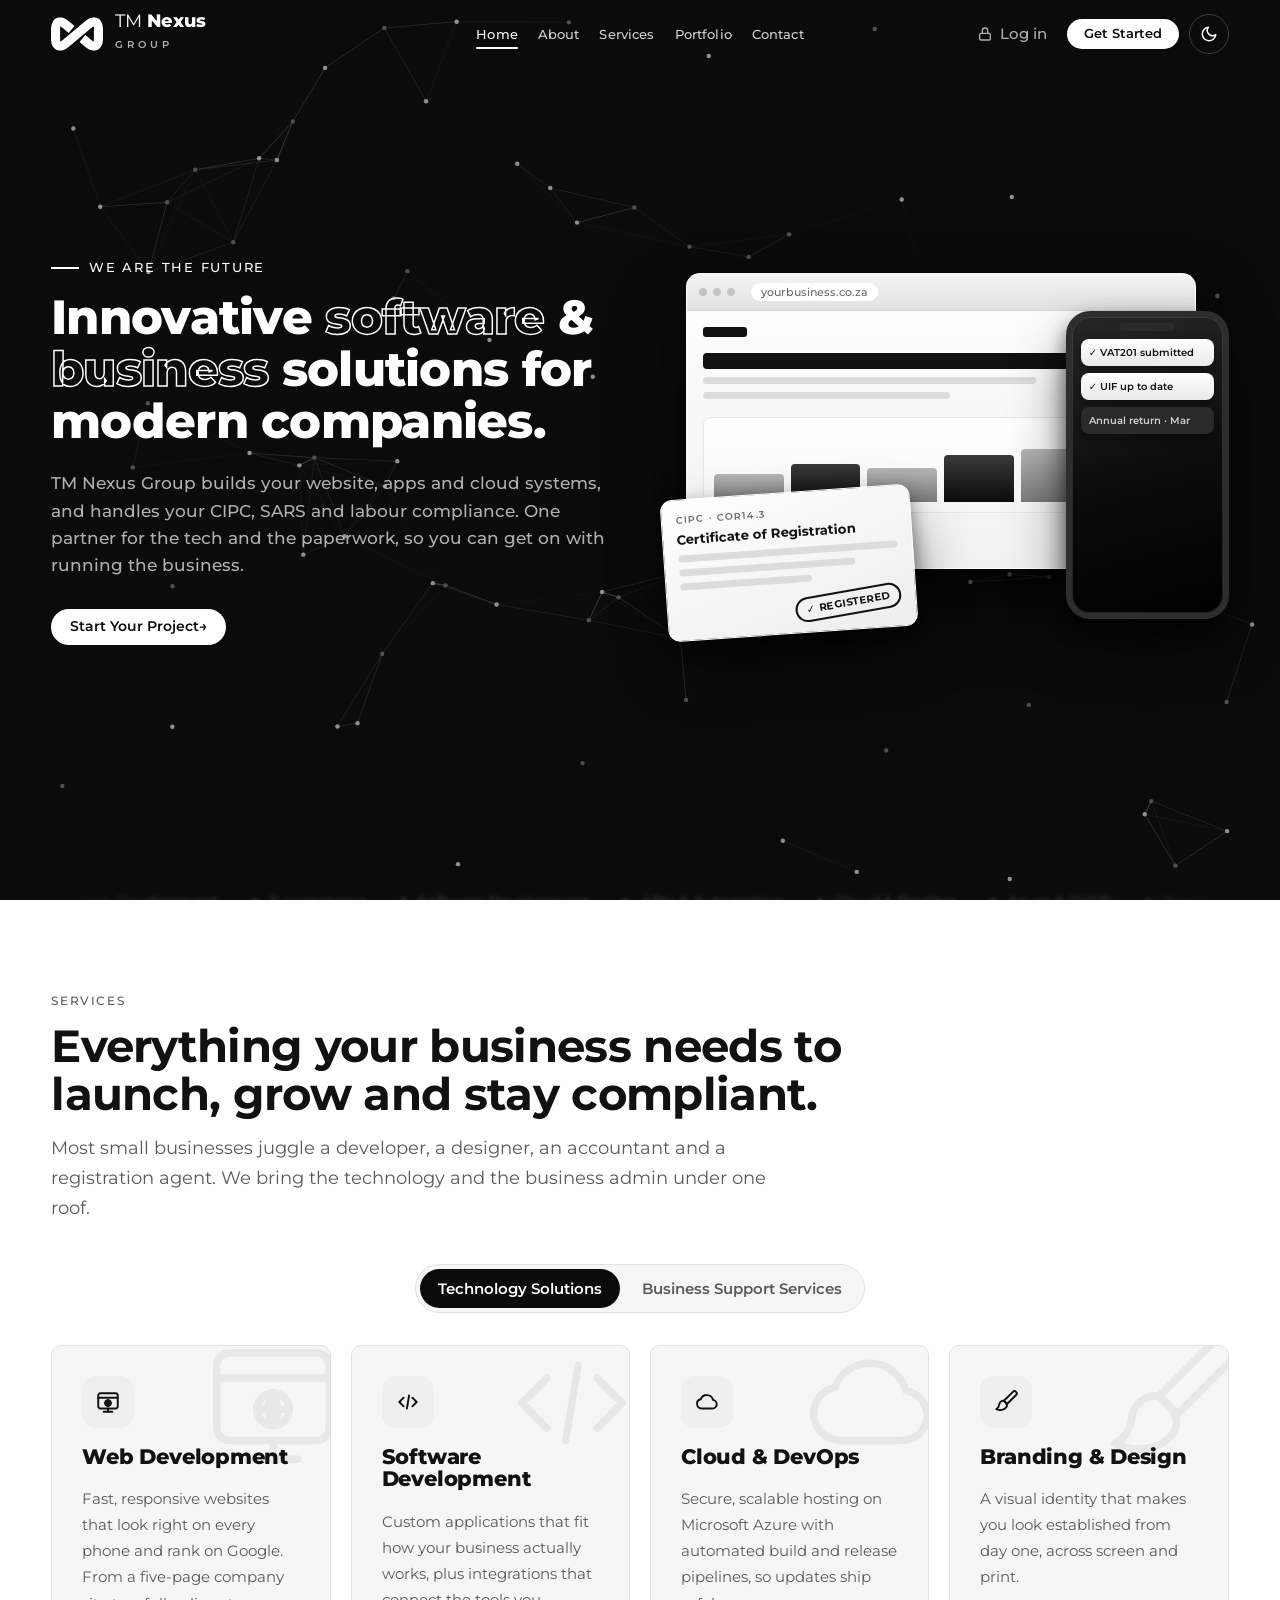
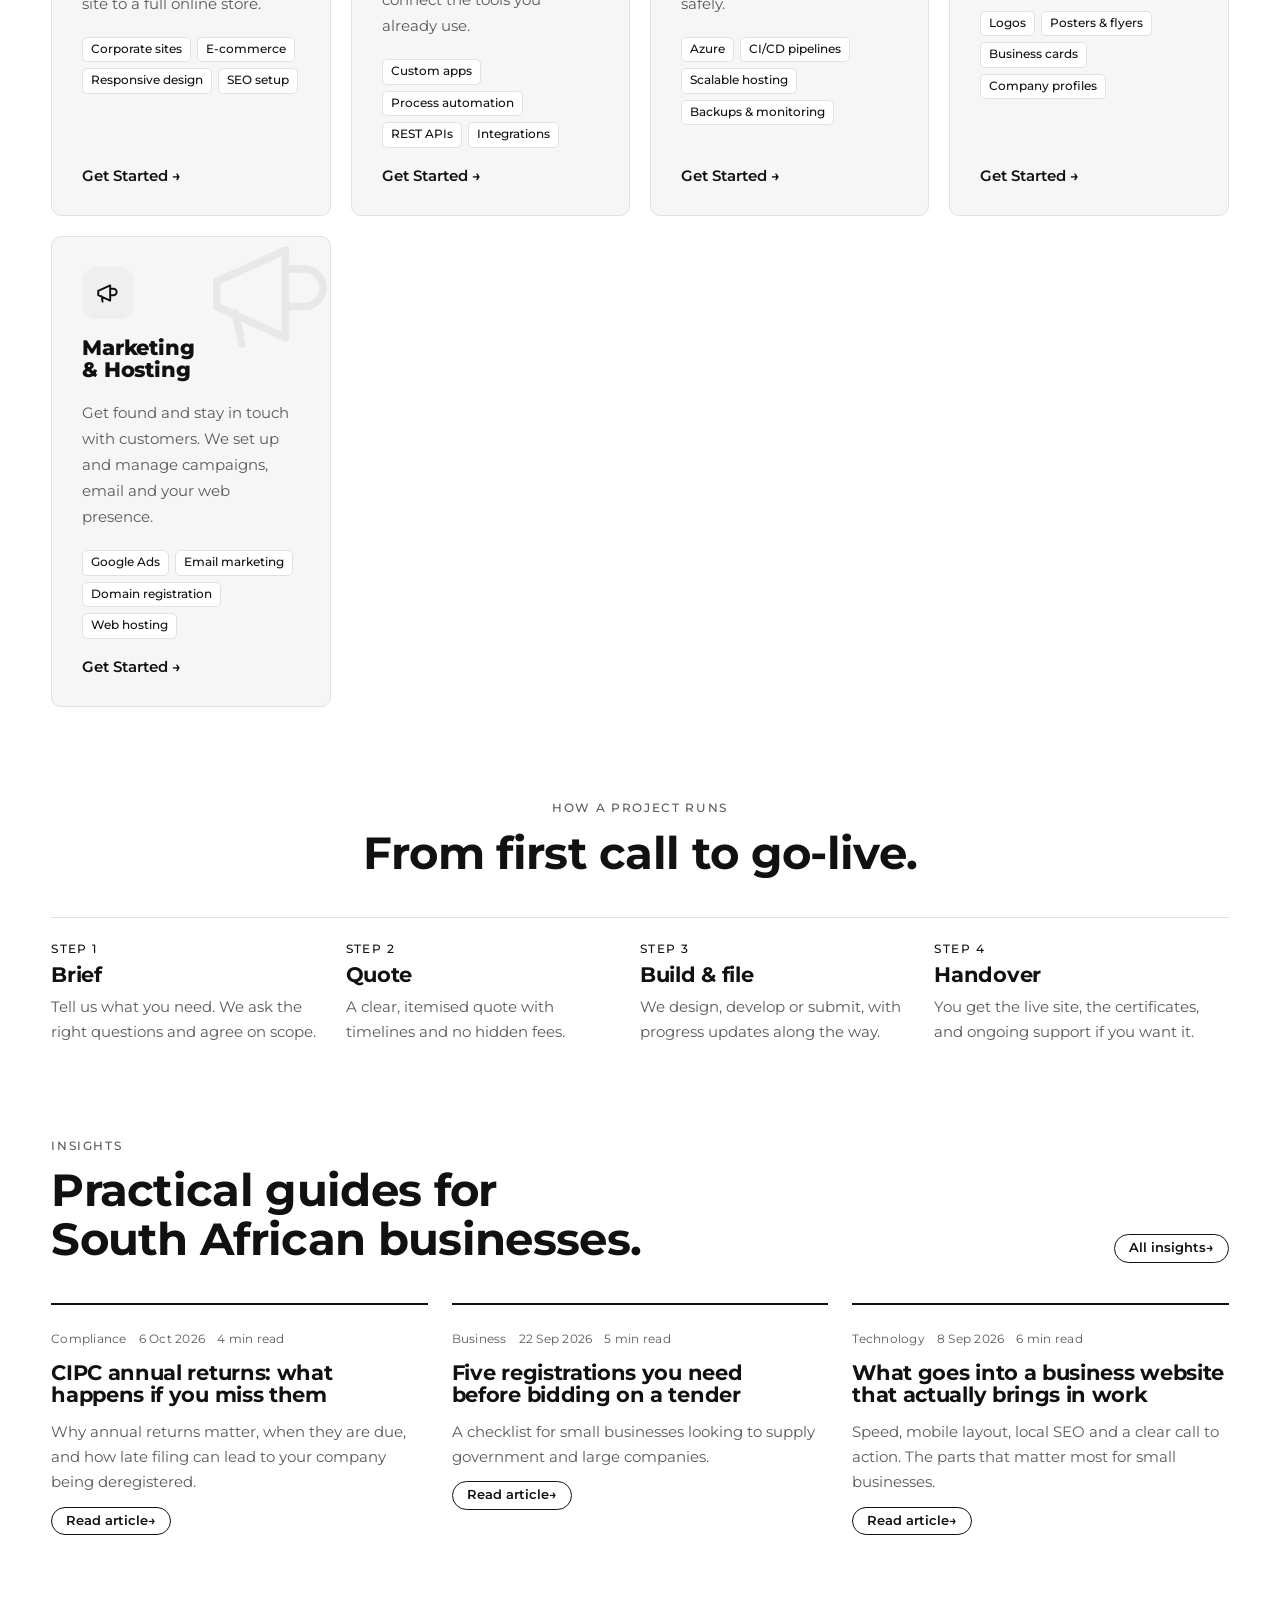
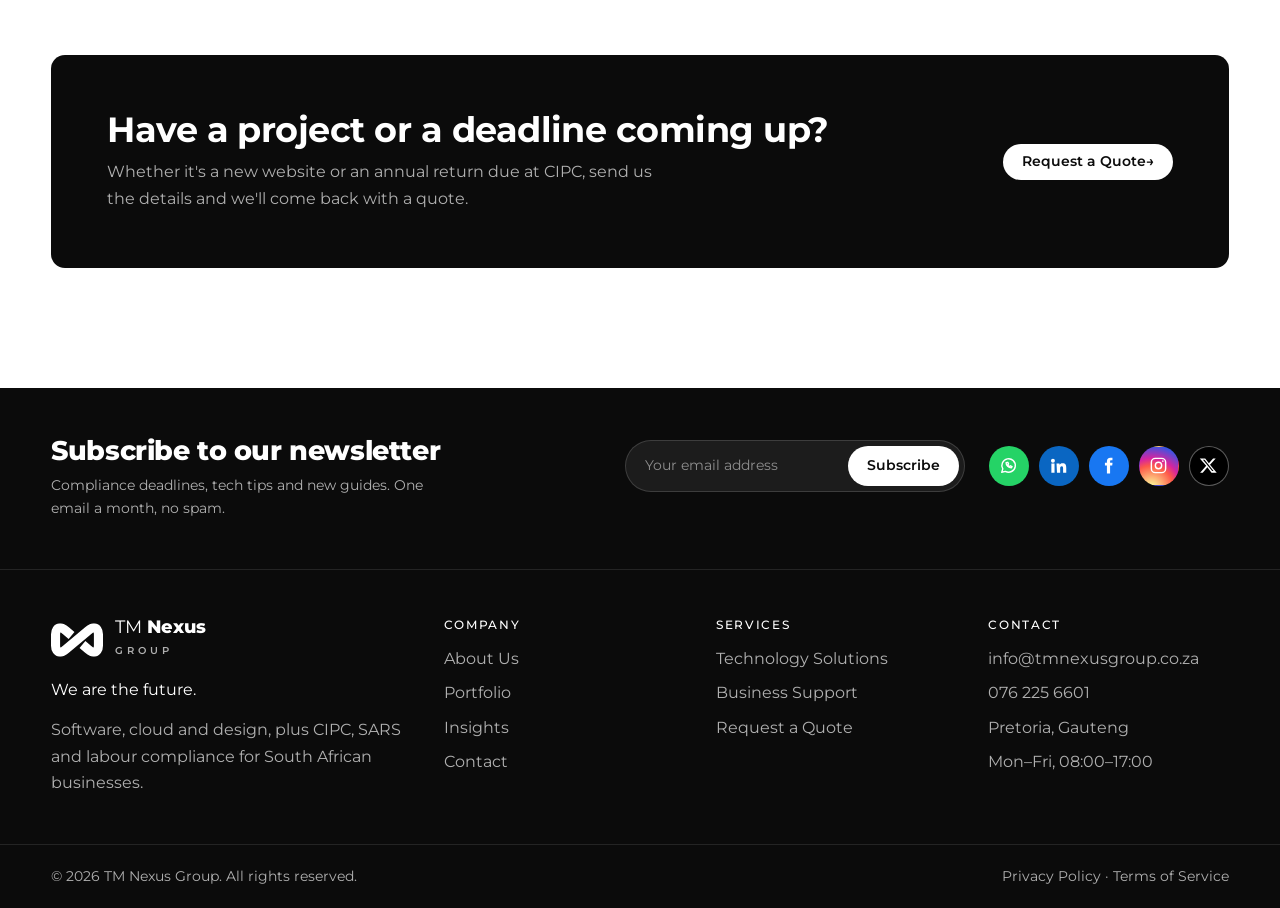
==== index.html @ 7914a0cb "first commit" ====
<!doctype html>
<html lang="en-ZA">
<head>
<meta charset="utf-8">
<meta name="viewport" content="width=device-width,initial-scale=1,viewport-fit=cover">
<title>TM Nexus Group</title>
<meta name="description" content="TM Nexus Group: software development, web design, Azure cloud and DevOps, plus CIPC, SARS and labour compliance services for South African businesses. Based in Pretoria.">
<meta name="keywords" content="software development Pretoria, web development Pretoria, company registration South Africa, CIPC services, SARS VAT registration, UIF COIDA registration, business compliance">
<meta property="og:title" content="TM Nexus Group">
<meta property="og:description" content="Innovative software and business solutions for modern companies. We are the future.">
<meta property="og:type" content="website">
<meta name="theme-color" content="#0b0b0b">
<link rel="icon" type="image/svg+xml" href="assets/img/favicon.svg">
<link rel="preconnect" href="https://fonts.googleapis.com">
<link rel="preconnect" href="https://fonts.gstatic.com" crossorigin>
<link rel="stylesheet" href="https://fonts.googleapis.com/css2?family=Montserrat:wght@400;500;600;700;800&display=swap">
<link rel="stylesheet" href="assets/css/styles.css">
</head>
<body>
<svg width="0" height="0" style="position:absolute" aria-hidden="true">
  <defs>
    <symbol id="logo" viewBox="0 0 800 515">
      <path d="M316 187 L230 115 C190 82 170 70 140 70 C100 70 70 110 70 170 L70 345 C70 405 100 445 140 445 C170 445 190 433 230 400 L570 115 C610 82 630 70 660 70 C700 70 730 110 730 170 L730 345 C730 405 700 445 660 445 C630 445 610 433 570 400 L484 328" fill="none" stroke="currentColor" stroke-width="140" stroke-linejoin="round"/>
    </symbol>
  </defs>
</svg>

<header class="site">
  <div class="wrap bar">
    <a class="brand" href="#home" aria-label="TM Nexus Group home">
      <svg class="mark" viewBox="0 0 800 515"><use href="#logo"/></svg>
      <span><b>TM <strong>Nexus</strong></b><small>Group</small></span>
    </a>
    <nav class="main" id="mainNav" aria-label="Main">
      <a href="#home">Home</a>
      <a href="#about">About</a>
      <a href="#services">Services</a>
      <a href="#portfolio">Portfolio</a>
      <a href="#contact">Contact</a>
      <a class="m-only" href="#admin">Admin log in</a>
      <a class="btn btn-primary btn-sm m-only m-quote" href="#contact">Get Started</a>
    </nav>
    <div class="actions">
      <a class="login-link" href="#admin" title="Admin log in">
        <svg width="16" height="16" viewBox="0 0 24 24" fill="none" stroke="currentColor" stroke-width="2" stroke-linecap="round" stroke-linejoin="round"><rect x="4" y="11" width="16" height="10" rx="2"/><path d="M8 11V7a4 4 0 0 1 8 0v4"/></svg>Log in
      </a>
      <a class="btn btn-primary btn-sm" href="#contact">Get Started</a>
      <button class="theme-btn" id="themeBtn" type="button" aria-label="Switch to dark mode" title="Switch theme">
        <svg class="moon" width="18" height="18" viewBox="0 0 24 24" fill="none" stroke="currentColor" stroke-width="2" stroke-linecap="round" stroke-linejoin="round"><path d="M21 12.8A9 9 0 1 1 11.2 3a7 7 0 0 0 9.8 9.8z"/></svg>
        <svg class="sun" width="18" height="18" viewBox="0 0 24 24" fill="none" stroke="currentColor" stroke-width="2" stroke-linecap="round"><circle cx="12" cy="12" r="4.5"/><path d="M12 2v2M12 20v2M2 12h2M20 12h2M4.9 4.9l1.4 1.4M17.7 17.7l1.4 1.4M4.9 19.1l1.4-1.4M17.7 6.3l1.4-1.4"/></svg>
      </button>
      <button class="menu-btn" id="menuBtn" aria-expanded="false" aria-controls="mainNav" aria-label="Open menu" title="Menu"><span class="burger" aria-hidden="true"><i></i><i></i><i></i></span></button>
    </div>
  </div>
</header>

<main>
<!-- ================= HOME ================= -->
<div class="page" id="p-home" data-page="home">
  <div class="hero">
    <canvas id="nexus" aria-hidden="true"></canvas>
    <div class="wrap">
      <div class="hero-main">
      <div class="hero-copy">
      <span class="tag">We are the future</span>
      <h1>Innovative <span class="t">software</span> &amp; <em>business</em> solutions for modern companies.</h1>
      <p class="lede">TM Nexus Group builds your website, apps and cloud systems, and handles your CIPC, SARS and labour compliance. One partner for the tech and the paperwork, so you can get on with running the business.</p>
      <div class="hero-actions">
        <a class="btn btn-primary" href="#contact"><span class="arrow">Start Your Project</span></a>
      </div>
      </div>
      <figure class="hero-art" aria-label="Illustration: a client website on a laptop, a CIPC registration certificate and a mobile app">
        <div class="ha-laptop">
          <div class="ha-bar"><i></i><i></i><i></i><span>yourbusiness.co.za</span></div>
          <div class="ha-screen">
            <div class="ha-nav"><b></b><span></span><span></span><span></span></div>
            <div class="ha-head"></div><div class="ha-line" style="width:70%"></div><div class="ha-line" style="width:52%"></div>
            <div class="ha-chart">
              <i style="height:38%"></i><i style="height:52%"></i><i style="height:46%"></i><i style="height:64%"></i><i style="height:72%"></i><i style="height:88%"></i>
            </div>
          </div>
        </div>
        <div class="ha-doc">
          <span class="ha-k">CIPC · CoR14.3</span>
          <strong>Certificate of Registration</strong>
          <div class="ha-line"></div><div class="ha-line" style="width:80%"></div><div class="ha-line" style="width:60%"></div>
          <div class="ha-stamp">✓ Registered</div>
        </div>
        <div class="ha-phone">
          <div class="ha-notch"></div>
          <div class="ha-pill">✓ VAT201 submitted</div>
          <div class="ha-pill">✓ UIF up to date</div>
          <div class="ha-pill dim">Annual return · Mar</div>
        </div>
      </figure>
      </div>
      <div class="hero-facts" aria-label="Our services">
        <div class="marquee">
          <ul class="marquee-list">
            <li>Web Development</li><li>E‑commerce</li><li>Software Development</li><li>APIs &amp; Automation</li><li>Cloud &amp; DevOps</li><li>Azure &amp; CI/CD</li><li>Branding &amp; Design</li><li>Google Ads &amp; Email Marketing</li><li>Domain &amp; Web Hosting</li><li>CIPC Registrations</li><li>Annual Returns</li><li>B‑BBEE Affidavits</li><li>SARS VAT &amp; Tax Returns</li><li>Tax Clearance</li><li>UIF &amp; COIDA</li><li>Business Plans &amp; Profiles</li><li>Proposals &amp; Resolutions</li><li>Business Bank Accounts</li><li>Share Certificates</li><li>CSD &amp; CIDB Registration</li>
          </ul>
          <ul class="marquee-list" aria-hidden="true"></ul>
        </div>
      </div>
    </div>
  </div>

  <section id="home-services">
    <div class="wrap">
      <div class="sec-head">
        <span class="eyebrow">Services</span>
        <h2>Everything your business needs to launch, grow and stay compliant.</h2>
        <p class="lede">Most small businesses juggle a developer, a designer, an accountant and a registration agent. We bring the technology and the business admin under one roof.</p>
      </div>
      <div class="tabs" role="tablist" aria-label="Service category">
        <button role="tab" id="tab-tech" aria-selected="true" aria-controls="panel-tech">Technology Solutions</button>
        <button role="tab" id="tab-biz" aria-selected="false" aria-controls="panel-biz">Business Support Services</button>
      </div>
      <div id="panel-tech" role="tabpanel" aria-labelledby="tab-tech" class="svc-grid"></div>
      <div id="panel-biz" role="tabpanel" aria-labelledby="tab-biz" class="svc-grid" hidden></div>
    </div>
  </section>

  <section style="padding-top:0">
    <div class="wrap">
      <div class="sec-head" style="margin-inline:auto;text-align:center;justify-items:center">
        <span class="eyebrow">How a project runs</span>
        <h2>From first call to go‑live.</h2>
      </div>
      <div class="process">
        <div><h3>Brief</h3><p>Tell us what you need. We ask the right questions and agree on scope.</p></div>
        <div><h3>Quote</h3><p>A clear, itemised quote with timelines and no hidden fees.</p></div>
        <div><h3>Build &amp; file</h3><p>We design, develop or submit, with progress updates along the way.</p></div>
        <div><h3>Handover</h3><p>You get the live site, the certificates, and ongoing support if you want it.</p></div>
      </div>
    </div>
  </section>

  <section style="padding-top:0">
    <div class="wrap">
      <div class="sec-head" style="max-width:none;display:flex;flex-wrap:wrap;gap:16px;justify-content:space-between;align-items:end">
        <div class="stack" style="gap:14px;max-width:720px">
          <span class="eyebrow">Insights</span>
          <h2>Practical guides for South African businesses.</h2>
        </div>
        <a class="btn btn-ghost btn-sm" href="#insights"><span class="arrow">All insights</span></a>
      </div>
      <div class="posts" id="homePosts"></div>
    </div>
  </section>

  <section style="padding-top:0">
    <div class="wrap">
      <div class="band">
        <div>
          <h2 style="font-size:clamp(1.6rem,3vw,2.2rem)">Have a project or a deadline coming up?</h2>
          <p>Whether it's a new website or an annual return due at CIPC, send us the details and we'll come back with a quote.</p>
        </div>
        <a class="btn btn-primary" href="#contact"><span class="arrow">Request a Quote</span></a>
      </div>
    </div>
  </section>
</div>

<!-- ================= ABOUT ================= -->
<div class="page" id="p-about" data-page="about">
  <section>
    <div class="wrap split">
      <div class="stack">
        <span class="eyebrow">About TM Nexus Group</span>
        <h1 style="font-size:clamp(2.2rem,5vw,3.6rem)">Where technology meets the business behind it.</h1>
        <div class="prose" style="margin-top:12px">
          <p>TM Nexus Group started from a simple observation. Small and growing businesses in South Africa need more than a good website. They also need a registered company, a valid tax clearance, UIF and COIDA in order, and a business profile that wins tenders. Usually those come from five different people.</p>
          <p>We are a <strong>nexus</strong>: the point where those needs connect. Our founder is a software engineer, so the technology side is built properly, with clean code, secure hosting and automated deployments. Our business support team handles the compliance work that keeps your company eligible for contracts, funding and bank accounts.</p>
          <p>The result is one partner who understands both your systems and your paperwork.</p>
        </div>
      </div>
      <div class="mv">
        <div><span class="eyebrow">Mission</span><h3>Give every business access to enterprise‑grade technology and hassle‑free compliance, at a price that makes sense for a small company.</h3></div>
        <div><span class="eyebrow">Vision</span><h3>To be South Africa's most trusted partner for businesses building their future.</h3></div>
      </div>
    </div>
  </section>

  <section style="padding-top:0">
    <div class="wrap">
      <div class="sec-head"><span class="eyebrow">What makes us different</span><h2>Built by an engineer. Run like a business.</h2></div>
      <div class="values">
        <div><h3>Engineering first</h3><p>Your site and software are built with modern frameworks, version control and CI/CD, so they're easy to grow later.</p></div>
        <div><h3>Compliance included</h3><p>We understand CIPC, SARS and Department of Labour requirements, and we keep your records current.</p></div>
        <div><h3>Plain language</h3><p>Clear quotes, clear timelines, and explanations without jargon. You always know what you're paying for.</p></div>
      </div>
    </div>
  </section>

  <section style="padding-top:0">
    <div class="wrap stack">
      <span class="eyebrow">Founder</span>
      <div class="founder">
        <div class="avatar" aria-hidden="true">MT</div>
        <div class="stack" style="gap:10px">
          <h3 style="font-size:1.6rem">Mufunwa Tshivhase</h3>
          <span class="eyebrow">Founder &amp; Lead Software Engineer</span>
          <p style="color:var(--muted)">Mufunwa is a software engineer with hands‑on experience in web platforms, custom applications and Azure cloud infrastructure. He founded TM Nexus Group to give local businesses the same quality of technology that large corporates rely on, together with the business support to make it count.</p>
        </div>
      </div>
    </div>
  </section>
</div>


<!-- ================= PORTFOLIO ================= -->
<div class="page" id="p-portfolio" data-page="portfolio">
  <section>
    <div class="wrap">
      <div class="sec-head">
        <span class="eyebrow">Portfolio</span>
        <h1 style="font-size:clamp(2.2rem,5vw,3.6rem)">Work that shows what we can build.</h1>
        <p class="lede">A selection of demo projects that show our approach. Client case studies with measured results will be added here as projects go live.</p>
      </div>
      <div class="work">
        <article class="case">
          <div class="shot" style="--c:var(--biz)"><div class="browser"><div class="top"><i></i><i></i><i></i></div><div class="body"><div class="sk h"></div><div class="sk" style="width:85%"></div><div class="sk" style="width:70%"></div><div class="sk-row"><div></div><div></div><div></div></div></div></div></div>
          <div class="info">
            <span class="badge">Demo project · E‑commerce</span>
            <h3>Online store for a local bakery</h3>
            <p>A mobile‑first shop with a product catalogue, PayFast checkout, collection or delivery options and an order dashboard for staff.</p>
            <div class="chips"><span>React</span><span>Node.js</span><span>PayFast</span><span>Azure App Service</span></div>
            <div class="outcomes"><div><b>Mobile‑first</b><span>Designed for phone ordering</span></div><div><b>Online payments</b><span>Card, EFT and Instant EFT</span></div><div><b>Staff dashboard</b><span>Orders in one place</span></div></div>
          </div>
        </article>
        <article class="case">
          <div class="shot" style="--c:var(--tech)"><div class="browser"><div class="top"><i></i><i></i><i></i></div><div class="body"><div class="sk h"></div><div class="sk-row"><div></div><div></div><div></div></div><div class="sk" style="width:90%"></div><div class="sk" style="width:60%"></div></div></div></div>
          <div class="info">
            <span class="badge">Demo project · Custom software</span>
            <h3>Job‑card system for a field services company</h3>
            <p>Technicians log jobs, photos and sign‑offs on their phones. Office staff see live status and generate invoices automatically.</p>
            <div class="chips"><span>.NET API</span><span>Azure SQL</span><span>PWA</span><span>CI/CD pipelines</span></div>
            <div class="outcomes"><div><b>Paperless</b><span>No more lost job cards</span></div><div><b>Live status</b><span>Office sees progress</span></div><div><b>Auto invoices</b><span>From completed jobs</span></div></div>
          </div>
        </article>
        <article class="case">
          <div class="shot" style="--c:var(--biz)"><div class="browser"><div class="top"><i></i><i></i><i></i></div><div class="body"><div class="sk h" style="width:40%"></div><div class="sk" style="width:95%"></div><div class="sk" style="width:80%"></div><div class="sk" style="width:65%"></div></div></div></div>
          <div class="info">
            <span class="badge">Demo project · Start‑up package</span>
            <h3>New construction company, ready to tender</h3>
            <p>A combined package: company registration, tax and VAT registration, CSD and CIDB listings, a company profile, logo and a corporate website.</p>
            <div class="chips"><span>CIPC</span><span>SARS VAT</span><span>CSD</span><span>CIDB</span><span>Branding</span></div>
            <div class="outcomes"><div><b>One supplier</b><span>Registration to website</span></div><div><b>Tender‑ready</b><span>CSD &amp; CIDB listed</span></div><div><b>Full brand</b><span>Logo, profile, site</span></div></div>
          </div>
        </article>
      </div>
    </div>
  </section>
  <section style="padding-top:0">
    <div class="wrap">
      <div class="sec-head"><span class="eyebrow">Testimonials</span><h2>What our clients say</h2></div>
      <p class="note" style="max-width:640px">Client reviews will appear here once our first projects are delivered. If we've worked together, we'd love to hear from you through the contact page.</p>
    </div>
  </section>
</div>

<!-- ================= INSIGHTS ================= -->
<div class="page" id="p-insights" data-page="insights">
  <section>
    <div class="wrap">
      <div id="postList">
        <div class="sec-head">
          <span class="eyebrow">Insights</span>
          <h1 style="font-size:clamp(2.2rem,5vw,3.6rem)">Practical guides for South African businesses.</h1>
          <p class="lede">Tech trends, tutorials and compliance explainers, written in plain language.</p>
        </div>
        <div class="posts" id="posts"></div>
      </div>
      <div id="postView" hidden></div>
    </div>
  </section>
</div>

<!-- ================= CONTACT ================= -->
<div class="page" id="p-contact" data-page="contact">
  <section>
    <div class="wrap">
      <div class="sec-head" style="max-width:none">
        <span class="eyebrow">Contact</span>
        <h1 style="font-size:clamp(2.2rem,5vw,3.6rem);text-align:center;justify-self:center">Let's start your project.</h1>
        <p class="lede" style="text-align:center;justify-self:center">Tell us what you need and we'll reply with a quote, usually within one business day.</p>
      </div>
      <div class="contact">
        <form class="card" id="quoteForm" novalidate>
          <div class="row2">
            <label for="f-name">Full name<input id="f-name" name="name" autocomplete="name" required></label>
            <label for="f-email">Email<input id="f-email" name="email" type="email" autocomplete="email" required></label>
          </div>
          <div class="row2">
            <label for="f-phone">Phone <small>(optional)</small><input id="f-phone" name="phone" type="tel" autocomplete="tel"></label>
            <label for="f-company">Company <small>(optional)</small><input id="f-company" name="company" autocomplete="organization"></label>
          </div>
          <label for="f-service">Service you're interested in
            <select id="f-service" name="service"></select>
          </label>
          <label for="f-details">Project details<textarea id="f-details" name="details" placeholder="E.g. We need a 5‑page website with online booking, and our CIPC annual return is overdue." required></textarea></label>
          <p class="err" id="formErr" hidden></p>
          <button class="btn btn-primary" type="submit" style="justify-self:start"><span class="arrow">Request a Quote</span></button>
          <div class="result" id="formResult" hidden>
            <strong>Your enquiry is ready to send.</strong>
            <p style="font-size:.92rem">Copy the text below and email it to <b>info@tmnexusgroup.co.za</b>.</p>
            <pre id="formText"></pre>
            <div style="display:flex;gap:10px;flex-wrap:wrap">
              <button class="btn btn-sm btn-primary" type="button" id="copyEnquiry">Copy enquiry</button>
              <a class="btn btn-sm btn-ghost" id="mailLink" href="#">Open in email app</a>
            </div>
          </div>
        </form>
        <div class="direct">
          <div class="dline">
            <span class="eyebrow">Email</span>
            <span class="val"><span id="emailVal">info@tmnexusgroup.co.za</span><button class="copy" type="button" data-copy="info@tmnexusgroup.co.za" data-target="emailVal">Copy</button></span>
          </div>
          <div class="dline">
            <span class="eyebrow">Phone</span>
            <span class="val"><span id="phoneVal">076 225 6601</span><button class="copy" type="button" data-copy="0762256601" data-target="phoneVal">Copy</button></span>
            <span class="mono" style="color:var(--muted)">International: +27 76 225 6601</span>
          </div>
          <div class="dline">
            <span class="eyebrow">Location</span>
            <span class="val">Pretoria, Gauteng · serving clients across South Africa</span>
          </div>
          <div class="dline">
            <span class="eyebrow">Office hours</span>
            <span class="val">Mon–Fri, 08:00–17:00 SAST</span>
          </div>
        </div>
      </div>
    </div>
  </section>
</div>

<!-- ================= ADMIN LOGIN ================= -->
<div class="page" id="p-admin" data-page="admin">
  <section>
    <div class="wrap" style="display:grid;place-items:center">
      <form class="card" id="adminForm" novalidate style="width:100%;max-width:420px">
        <div class="stack" style="gap:10px;justify-items:center;text-align:center">
          <svg viewBox="0 0 800 515" width="64" height="42" style="color:var(--fg)"><use href="#logo"/></svg>
          <span class="eyebrow">Admin area</span>
          <h2 style="font-size:1.8rem">Log in to TM Nexus</h2>
          <p style="color:var(--muted);font-size:.95rem">For TM Nexus Group staff only.</p>
        </div>
        <label for="a-email">Email<input id="a-email" type="email" autocomplete="username" required></label>
        <label for="a-pass">Password<input id="a-pass" type="password" autocomplete="current-password" required></label>
        <p class="err" id="adminErr" hidden></p>
        <button class="btn btn-primary btn-login" type="submit" style="justify-content:center">Log in</button>
        <p class="note" id="adminMsg" hidden>Admin sign‑in isn't connected yet. It will start working once the site is hosted with an authentication service, such as Microsoft Entra ID.</p>
        <a href="#home" style="justify-self:center;font-size:.9rem;color:var(--muted)">← Back to website</a>
      </form>
    </div>
  </section>
</div>

<!-- ================= LEGAL ================= -->
<div class="page" id="p-privacy" data-page="privacy">
  <section><div class="wrap legal">
    <span class="eyebrow">Legal</span>
    <h1 style="font-size:clamp(2rem,4vw,3rem)">Privacy Policy</h1>
    <p class="mono">Last updated: 13 October 2026</p>
    <p>TM Nexus Group respects your privacy and processes personal information in line with the Protection of Personal Information Act, 2013 (POPIA).</p>
    <h3>What we collect</h3>
    <p>When you contact us we collect your name, email, phone number, company name and the details you share about your project. For compliance services we collect the documents and identity information needed to file with CIPC, SARS or the Department of Employment and Labour.</p>
    <h3>How we use it</h3>
    <p>Only to respond to your enquiry, deliver the services you've engaged us for, and meet our own legal obligations. We do not sell your information.</p>
    <h3>Sharing</h3>
    <p>We share information with government bodies and service providers only when required to complete your service, such as filing a CIPC annual return or registering for VAT.</p>
    <h3>Your rights</h3>
    <p>You may ask to see, correct or delete the personal information we hold about you by emailing info@tmnexusgroup.co.za.</p>
    <p class="note">This is a starting template. Have it reviewed and add your Information Officer's details before going live.</p>
  </div></section>
</div>
<div class="page" id="p-terms" data-page="terms">
  <section><div class="wrap legal">
    <span class="eyebrow">Legal</span>
    <h1 style="font-size:clamp(2rem,4vw,3rem)">Terms of Service</h1>
    <p class="mono">Last updated: 13 October 2026</p>
    <h3>Quotes and payment</h3>
    <p>Quotes are valid for 30 days. Development projects require a deposit before work begins, with the balance due on delivery unless agreed otherwise in writing.</p>
    <h3>Government fees</h3>
    <p>Fees charged by CIPC, SARS, CIDB or other bodies are payable by the client and are separate from our service fee unless stated in the quote.</p>
    <h3>Ownership</h3>
    <p>Once paid in full, you own the website content, designs and custom code created for you. We may show non‑confidential work in our portfolio unless you ask us not to.</p>
    <h3>Turnaround times</h3>
    <p>We give estimated timelines in good faith. Processing times at government agencies are outside our control.</p>
    <p class="note">This is a starting template. Have it reviewed before going live.</p>
  </div></section>
</div>
</main>

<footer>
  <div class="wrap fconnect">
    <div class="fnews-copy">
      <h3>Subscribe to our newsletter</h3>
      <p>Compliance deadlines, tech tips and new guides. One email a month, no spam.</p>
    </div>
    <div class="fnews-actions">
      <form class="fnews" id="newsForm" novalidate aria-label="Newsletter sign-up">
        <label for="news-email" class="sr-only">Email address</label>
        <input id="news-email" type="email" autocomplete="email" placeholder="Your email address" aria-describedby="newsMsg" required>
        <button class="btn btn-primary" type="submit">Subscribe</button>
      </form>
      <p class="fnews-msg" id="newsMsg" role="status" aria-live="polite"></p>
      <div class="social" role="list" aria-label="TM Nexus Group on social media">
        <a href="https://wa.me/27762256601" target="_blank" rel="noopener" aria-label="WhatsApp" title="WhatsApp"><svg width="18" height="18" viewBox="0 0 24 24" fill="none" stroke="currentColor" stroke-width="1.8" stroke-linecap="round" stroke-linejoin="round"><path d="M3.5 20.5l1.3-4.2A8.5 8.5 0 1 1 8 19.4z"/><path d="M9 8.5c0 3.5 3 6.5 6.5 6.5l1-1.6-2-1-1 1c-1-.4-2-1.4-2.4-2.4l1-1-1-2z"/></svg></a>
        <a href="https://www.linkedin.com/" target="_blank" rel="noopener" aria-label="LinkedIn" title="LinkedIn"><svg width="18" height="18" viewBox="0 0 24 24" fill="currentColor"><path d="M4.98 3.5a2.5 2.5 0 1 1 0 5 2.5 2.5 0 0 1 0-5zM3 9.5h4V21H3zM9.5 9.5h3.8v1.6h.1c.5-1 1.8-1.9 3.7-1.9 4 0 4.7 2.6 4.7 6V21h-4v-5.1c0-1.2 0-2.8-1.7-2.8s-2 1.3-2 2.7V21h-4z"/></svg></a>
        <a href="https://www.facebook.com/" target="_blank" rel="noopener" aria-label="Facebook" title="Facebook"><svg width="18" height="18" viewBox="0 0 24 24" fill="currentColor"><path d="M14 8.5V6.8c0-.8.5-1.3 1.3-1.3H17V2.2h-2.6C11.6 2.2 10 3.9 10 6.6v1.9H7.5v3.4H10V22h4V11.9h2.7l.4-3.4z"/></svg></a>
        <a href="https://www.instagram.com/" target="_blank" rel="noopener" aria-label="Instagram" title="Instagram"><svg width="18" height="18" viewBox="0 0 24 24" fill="none" stroke="currentColor" stroke-width="1.8"><rect x="3" y="3" width="18" height="18" rx="5"/><circle cx="12" cy="12" r="4"/><circle cx="17.5" cy="6.5" r="1" fill="currentColor" stroke="none"/></svg></a>
        <a href="https://x.com/" target="_blank" rel="noopener" aria-label="X" title="X"><svg width="16" height="16" viewBox="0 0 24 24" fill="currentColor"><path d="M17.8 3h3.3l-7.2 8.2L22.4 21h-6.6l-5.2-6.8L4.7 21H1.4l7.7-8.8L1 3h6.8l4.7 6.2zm-1.2 16.1h1.8L7 4.8H5z"/></svg></a>
      </div>
    </div>
  </div>
  <div class="wrap fgrid">
    <div class="stack" style="gap:14px">
      <a class="brand" href="#home" style="color:var(--on-ink)"><svg class="mark" viewBox="0 0 800 515"><use href="#logo"/></svg><span><b>TM <strong>Nexus</strong></b><small>Group</small></span></a>
      <p style="color:var(--on-ink)">We are the future.</p>
      <p style="max-width:34ch">Software, cloud and design, plus CIPC, SARS and labour compliance for South African businesses.</p>
    </div>
    <div><h4>Company</h4><ul><li><a href="#about">About Us</a></li><li><a href="#portfolio">Portfolio</a></li><li><a href="#insights">Insights</a></li><li><a href="#contact">Contact</a></li></ul></div>
    <div><h4>Services</h4><ul><li><a href="#services" data-tab="tech">Technology Solutions</a></li><li><a href="#services" data-tab="biz">Business Support</a></li><li><a href="#contact">Request a Quote</a></li></ul></div>
    <div><h4>Contact</h4><ul><li><span style="user-select:all">info@tmnexusgroup.co.za</span></li><li><span style="user-select:all">076 225 6601</span></li><li>Pretoria, Gauteng</li><li>Mon–Fri, 08:00–17:00</li></ul></div>
  </div>
  <div class="wrap fbase">
    <span>© 2026 TM Nexus Group. All rights reserved.</span>
    <span><a href="#privacy">Privacy Policy</a> · <a href="#terms">Terms of Service</a></span>
  </div>
</footer>
<div class="toast" id="toast" hidden></div>
<script src="assets/js/main.js"></script>
</body>
</html>
---- assets/css/styles.css ----
/* Base reset (was supplied by the preview host) */
*,*::before,*::after{box-sizing:border-box}
:root{padding-top:env(safe-area-inset-top,0px);padding-bottom:env(safe-area-inset-bottom,0px)}
body{margin:0}
img{max-width:100%}
[hidden]{display:none!important}

/* Layout: sticky black header, hash-routed pages; strict black-and-white palette matching the TM Nexus logo */
:root{
  --ink:#0b0b0b; --paper:#ffffff; --surface:#f6f6f6; --line:#e1e1e1;
  --muted:#5a5a5a; --fg:#111111;
  --tech:#111111; --biz:#111111; --on-accent:#ffffff; --biz-soft:#efefef; --tech-soft:#efefef;
  --on-ink:#ffffff; --ink-muted:#b0b0b0;
  --f-display:"Montserrat", "Segoe UI", system-ui, sans-serif;
  --f-body:"Montserrat", "Segoe UI", system-ui, sans-serif;
  --f-mono:"Montserrat", "Segoe UI", system-ui, sans-serif;
  --r:10px; --wrap:1840px;
}
@media (prefers-color-scheme: dark){ :root:not([data-theme="light"]){
  --ink:#000000; --paper:#0a0a0a; --surface:#161616; --line:#2b2b2b;
  --muted:#a6a6a6; --fg:#f5f5f5; --tech:#ffffff; --biz:#ffffff; --on-accent:#0b0b0b;
  --biz-soft:#1f1f1f; --tech-soft:#1f1f1f; --on-ink:#ffffff; --ink-muted:#a6a6a6; color-scheme:dark }}
:root[data-theme="dark"]{
  --ink:#000000; --paper:#0a0a0a; --surface:#161616; --line:#2b2b2b;
  --muted:#a6a6a6; --fg:#f5f5f5; --tech:#ffffff; --biz:#ffffff; --on-accent:#0b0b0b;
  --biz-soft:#1f1f1f; --tech-soft:#1f1f1f; --on-ink:#ffffff; --ink-muted:#a6a6a6; color-scheme:dark }
/* Black panels (header, hero, bands, footer, portfolio shots) always use white as their accent */
header.site,.hero,.band,footer,.shot,.avatar{--biz:#ffffff;--tech:#ffffff;--on-accent:#0b0b0b}
.shot .browser{--c:var(--fg)}

*{box-sizing:border-box}
html{scroll-behavior:smooth}
@media (prefers-reduced-motion:reduce){html{scroll-behavior:auto}}
body{background:var(--paper);color:var(--fg);font:16px/1.65 var(--f-body);-webkit-font-smoothing:antialiased}
.wrap{max-width:var(--wrap);margin:0 auto;padding-inline:clamp(16px,4vw,72px)}
h1,h2,h3,h4{font-family:var(--f-display);line-height:1.08;margin:0;text-wrap:balance;letter-spacing:-.015em}
h1{font-size:clamp(2.4rem,6vw,4.6rem);font-weight:800}
h2{font-size:clamp(1.9rem,3.6vw,2.8rem);font-weight:700}
h3{font-size:1.3rem;font-weight:700}
p{margin:0}
.lede{font-size:1.15rem;color:var(--muted);max-width:60ch}
.eyebrow{font:500 .74rem/1 var(--f-mono);text-transform:uppercase;letter-spacing:.14em;color:var(--muted)}
.mono{font-family:var(--f-mono);font-size:.78rem;letter-spacing:.02em}
a{color:inherit}
:focus-visible{outline:3px solid var(--biz);outline-offset:3px;border-radius:4px}

/* Header */
header.site{position:fixed;top:0;left:0;right:0;padding-top:env(safe-area-inset-top,0px);z-index:20;background:transparent;color:var(--on-ink);transition:background .25s,box-shadow .25s}
header.site.solid{background:rgba(0,0,0,.82);-webkit-backdrop-filter:blur(12px);backdrop-filter:blur(12px);box-shadow:0 1px 0 #ffffff14}
main{padding-top:68px}
#p-home{margin-top:-68px}
#home-services{scroll-margin-top:40px}
/* Scroll reveal: elements rise and sharpen as they enter the viewport. Starts from a still-readable state, and only runs when JS + motion are allowed */
.reveal-on .rv{opacity:.3;transform:translateY(34px) scale(.985);filter:blur(2px);transition:opacity .7s cubic-bezier(.2,.7,.2,1),transform .8s cubic-bezier(.2,.7,.2,1),filter .7s ease;transition-delay:calc(var(--i,0) * 90ms)}
.reveal-on .rv.in{opacity:1;transform:none;filter:none}
.reveal-on .rv.rv-left{transform:translateX(-40px)}
.reveal-on .rv.rv-right{transform:translateX(40px) rotate(1deg)}
.reveal-on .rv.rv-left.in,.reveal-on .rv.rv-right.in{transform:none}
.svc.rv.in:hover{transform:translateY(-3px)}
#home-services .tabs{display:flex;width:fit-content;max-width:100%;margin-inline:auto;justify-content:center}
#p-home .hero{padding-top:calc(68px + clamp(48px,6vw,96px));padding-bottom:0;min-height:100vh;min-height:100svh;display:flex;flex-direction:column;justify-content:center}
#p-home .hero > .wrap{width:100%;flex:1;grid-template-rows:1fr auto;align-items:center}
#p-home .hero .hero-facts{align-self:end}
/* Desktop/tablet: the whole hero (text, illustration, ticker) fits exactly in one screen; sizes scale with screen height */
@media (min-width:901px){
  #p-home .hero{height:100vh;height:100svh;min-height:540px;padding-top:calc(68px + 2vh)}
  #p-home .hero > .wrap{gap:2vh}
  #p-home .hero h1{font-size:clamp(1.7rem,min(3.8vw,5.4vh),3rem)}
  #p-home .hero .lede{font-size:clamp(.9rem,1.9vh,1.1rem);line-height:1.6}
  #p-home .hero .tag{font-size:clamp(.72rem,1.4vh,.9rem)}
  #p-home .hero-copy .tag{margin-bottom:2vh}
  #p-home .hero-copy h1{margin-bottom:2.4vh}
  #p-home .hero-copy .lede{margin-bottom:3.4vh}
  #p-home .hero-art{min-height:0;height:clamp(230px,44vh,360px)}
  #p-home .hero .hero-facts{margin-top:0;padding-block:1.8vh 2.2vh}
}
#p-home .hero-facts{margin-top:clamp(40px,6vw,80px);padding-block:20px}
.hero h1{font-size:clamp(2rem,3.8vw,3rem);max-width:20ch}
.hero .lede{font-size:1.1rem;font-weight:500;line-height:1.7;max-width:54ch;color:#d4d4d4}
.hero .tag{font-size:.9rem;font-weight:700;letter-spacing:.2em}
.hero-copy{gap:0!important}
.hero-copy .tag{margin-bottom:22px}
.hero-copy h1{margin-bottom:28px}
.hero-copy .lede{margin-bottom:40px}
.hero .wrap{gap:22px}
.hero-main{display:grid;grid-template-columns:minmax(0,1.05fr) minmax(0,1fr);gap:clamp(28px,5vw,64px);align-items:center}
.hero-copy{display:grid;gap:22px;align-content:start}
@media (max-width:900px){.hero-main{grid-template-columns:1fr}}
/* Hero illustration: laptop site + CIPC certificate + phone, drawn in CSS so it stays crisp and on-brand */
.hero-art{position:relative;margin:0;min-height:340px;max-width:100%}
.hero-art::before{content:"";position:absolute;inset:-12% -8% -6% -6%;background:radial-gradient(closest-side,#ffffff26,transparent 70%);filter:blur(10px);pointer-events:none}
.ha-laptop{position:absolute;inset:0 6% 18% 0;background:linear-gradient(180deg,#ffffff 0%,#f1f1f1 100%);border-radius:14px;overflow:hidden;box-shadow:0 2px 0 #ffffff40 inset,0 40px 80px -10px #000000b0,0 12px 24px #00000060;border:1px solid #ffffff40}
.ha-bar{display:flex;align-items:center;gap:6px;padding:9px 12px;background:linear-gradient(180deg,#f4f4f4,#e2e2e2);border-bottom:1px solid #d6d6d6;font:500 .68rem var(--f-body);color:#6b6b6b}
.ha-bar i{width:8px;height:8px;border-radius:50%;background:#c4c4c4}
.ha-bar span{margin-left:10px;background:#fff;border-radius:20px;padding:2px 10px}
.ha-screen{padding:16px;display:grid;gap:8px}
.ha-nav{display:flex;gap:8px;align-items:center;margin-bottom:8px}
.ha-nav b{width:44px;height:10px;border-radius:3px;background:#111}
.ha-nav span{width:26px;height:6px;border-radius:3px;background:#d4d4d4}
.ha-nav span:first-of-type{margin-left:auto}
.ha-head{height:16px;width:85%;border-radius:4px;background:#111}
.ha-line{height:7px;border-radius:4px;background:#dcdcdc}
.ha-chart{display:flex;align-items:flex-end;gap:7px;height:96px;margin-top:10px;padding:10px;border:1px solid #e6e6e6;border-radius:8px;background:linear-gradient(180deg,#ffffff,#f6f6f6)}
.ha-chart i{flex:1;background:linear-gradient(180deg,#3a3a3a,#0b0b0b);border-radius:4px 4px 0 0}
.ha-chart i:nth-child(odd){background:linear-gradient(180deg,#b5b5b5,#7a7a7a)}
.ha-doc{position:absolute;left:-4%;bottom:0;width:46%;background:linear-gradient(160deg,#ffffff 0%,#ededed 100%);color:#111;border-radius:12px;padding:14px;display:grid;gap:7px;border:1px solid #ffffff;box-shadow:0 30px 60px -12px #000000c0,0 8px 18px #00000070;transform:rotate(-4deg)}
.ha-doc strong{font-size:.82rem;line-height:1.2}
.ha-k{font:600 .6rem var(--f-body);letter-spacing:.12em;text-transform:uppercase;color:#6b6b6b}
.ha-stamp{justify-self:end;margin-top:4px;font:700 .64rem var(--f-body);letter-spacing:.06em;text-transform:uppercase;border:2px solid #111;border-radius:50px;padding:4px 9px;transform:rotate(-6deg)}
.ha-phone{position:absolute;right:0;bottom:4%;width:30%;min-width:120px;aspect-ratio:9/17;background:linear-gradient(165deg,#262626 0%,#0b0b0b 55%,#000 100%);border:6px solid #2e2e2e;border-radius:24px;padding:22px 9px 10px;display:grid;gap:7px;align-content:start;box-shadow:inset 0 0 0 1px #ffffff1f,0 30px 60px -10px #000000c0,0 10px 20px #00000080}
.ha-notch{position:absolute;top:6px;left:50%;transform:translateX(-50%);width:36%;height:8px;border-radius:6px;background:#2a2a2a}
.ha-pill{font:600 .62rem/1.3 var(--f-body);background:linear-gradient(180deg,#ffffff,#e9e9e9);color:#111;border-radius:8px;padding:7px 8px;box-shadow:0 4px 10px #00000060}
.ha-pill.dim{background:#2a2a2a;color:#d0d0d0}
@media (max-width:900px){.hero-art{min-height:300px;margin-top:8px}}
@media (max-width:480px){.hero-art{min-height:250px}.ha-doc{width:56%}.ha-phone{min-width:104px}}
.actions .btn,nav.main .m-quote{border-radius:50px;padding:8px 16px}
.bar{display:grid;grid-template-columns:1fr auto 1fr;align-items:center;gap:16px;min-height:68px}
.actions{display:flex;align-items:center;gap:10px;justify-self:end}
.login-link{display:inline-flex;align-items:center;gap:7px;text-decoration:none;font-weight:500;font-size:.92rem;color:var(--ink-muted);padding:8px 10px;border-radius:6px}
.login-link:hover,.login-link[aria-current="page"]{color:var(--on-ink)}
.m-only{display:none!important}
.theme-btn{flex:none;width:40px;height:40px;display:grid;place-items:center;background:none;border:1px solid #ffffff33;border-radius:50%;color:var(--on-ink);cursor:pointer}
.theme-btn:hover{border-color:var(--on-ink)}
.theme-btn .sun{display:none}
:root[data-theme="dark"] .theme-btn .sun{display:block}
:root[data-theme="dark"] .theme-btn .moon{display:none}
@media (prefers-color-scheme: dark){ :root:not([data-theme="light"]) .theme-btn .sun{display:block} :root:not([data-theme="light"]) .theme-btn .moon{display:none} }
.brand{display:flex;align-items:center;gap:12px;text-decoration:none}
.brand svg{flex:none}
.brand .mark{width:52px;height:34px;color:var(--on-ink)}
.brand b{font:400 1.15rem/1 var(--f-body);letter-spacing:-.01em;display:block}
.brand b strong{font-weight:800}
.brand small{font:600 .6rem/1.6 var(--f-body);letter-spacing:.42em;text-transform:uppercase;color:var(--ink-muted)}
nav.main{display:flex;gap:4px;align-items:center}
nav.main{gap:2px}
nav.main a{text-decoration:none;font-weight:500;font-size:.84rem;letter-spacing:.01em;padding:6px 9px;color:var(--on-ink);opacity:.82;transition:opacity .15s}
nav.main a:hover{opacity:1}
nav.main a[aria-current="page"]{opacity:1;text-decoration:underline;text-underline-offset:8px;text-decoration-thickness:2px}
nav.main a.btn{opacity:1;text-decoration:none}
.menu-btn{display:none;background:none;border:1px solid #ffffff33;color:var(--on-ink);border-radius:8px;padding:8px 12px;font:600 .9rem var(--f-body);cursor:pointer}
.menu-btn{align-items:center;justify-content:center;width:40px;height:40px;padding:0;border-radius:50%}
.burger{position:relative;width:18px;height:12px;display:inline-block}
.burger i{position:absolute;left:0;width:100%;height:2px;border-radius:2px;background:currentColor;transition:transform .25s,opacity .2s,top .25s}
.burger i:nth-child(1){top:0}.burger i:nth-child(2){top:5px}.burger i:nth-child(3){top:10px}
.menu-btn[aria-expanded="true"] .burger i:nth-child(1){top:5px;transform:rotate(45deg)}
.menu-btn[aria-expanded="true"] .burger i:nth-child(2){opacity:0}
.menu-btn[aria-expanded="true"] .burger i:nth-child(3){top:5px;transform:rotate(-45deg)}
@media (prefers-reduced-motion:reduce){.burger i{transition:none}}
@media (max-width:1080px){ .actions .btn{display:none} nav.main .m-quote{display:inline-flex!important} }
@media (max-width:900px){
  .bar{grid-template-columns:1fr auto}
  .actions .login-link{display:none}
  nav.main .m-only{display:block!important}
  .menu-btn{display:inline-flex}
  nav.main{position:absolute;left:0;right:0;top:100%;background:var(--ink);flex-direction:column;align-items:stretch;padding:8px 16px 16px;display:none;border-top:1px solid #ffffff1a}
  nav.main.open{display:flex}
  nav.main a{padding:12px}
  nav.main .btn{margin-top:8px;text-align:center}
}

/* Buttons */
.btn{display:inline-flex;align-items:center;gap:7px;text-decoration:none;font:600 .86rem/1 var(--f-body);padding:10px 18px;border-radius:50px;border:1.5px solid transparent;cursor:pointer;transition:transform .15s,background .15s}
.btn:hover{transform:translateY(-1px)}
.btn-primary{background:var(--biz);color:var(--on-accent)}
.btn-ghost{border-color:currentColor;background:transparent;color:inherit}
.btn-sm{padding:7px 14px;font-size:.8rem}
.btn-login{background:#15803d;color:#ffffff}
.btn-login:hover{background:#166534}
.arrow::after{content:"→";transition:transform .15s}
.btn:hover .arrow::after,.btn.arrow:hover::after{transform:translateX(3px)}

/* Pages */
.page{display:none}
.page.active{display:block;animation:in .35s ease}
@keyframes in{from{opacity:.4;transform:translateY(6px)}to{opacity:1;transform:none}}
@media (prefers-reduced-motion:reduce){.page.active{animation:none}}
section{padding-block:clamp(56px,8vw,96px)}
.stack{display:grid;gap:18px}
.sec-head{display:grid;gap:14px;margin-bottom:40px;max-width:1000px}

/* Hero */
.hero{background:var(--ink);color:var(--on-ink);position:relative;overflow:hidden;padding-block:clamp(56px,8vw,104px) clamp(56px,7vw,88px)}
.hero canvas{position:absolute;inset:0;width:100%;height:100%;opacity:.55}
.hero .wrap{position:relative;display:grid;gap:28px}
.hero .tag{display:inline-flex;gap:10px;align-items:center;font:500 .78rem/1 var(--f-mono);letter-spacing:.14em;text-transform:uppercase;color:var(--biz)}
.hero .tag::before{content:"";width:28px;height:2px;background:var(--biz)}
.hero h1 em,.hero h1 .t{font-style:normal;color:transparent;-webkit-text-stroke:1.5px var(--on-ink)}
.hero .lede{color:var(--ink-muted)}
.hero-actions{display:flex;flex-wrap:wrap;gap:12px}
.hero-facts{margin-top:12px;padding-top:24px;border-top:1px solid #ffffff1f;color:var(--ink-muted);font-size:.92rem;font-weight:500;overflow:hidden;
  -webkit-mask-image:linear-gradient(90deg,transparent,#000 8%,#000 92%,transparent);mask-image:linear-gradient(90deg,transparent,#000 8%,#000 92%,transparent)}
/* Infinite services ticker: two identical lists slide left; when the first has fully passed, the loop restarts seamlessly */
.marquee{display:flex;width:max-content;animation:marquee 55s linear infinite}
.hero-facts:hover .marquee{animation-play-state:paused}
.marquee-list{display:flex;flex:none;margin:0;padding:0;list-style:none}
.marquee-list li{display:flex;align-items:center;white-space:nowrap;padding-right:34px}
.marquee-list li::before{content:"";width:6px;height:6px;border-radius:50%;background:var(--on-ink);margin-right:12px;opacity:.85}
@keyframes marquee{from{transform:translateX(0)}to{transform:translateX(-50%)}}
@media (prefers-reduced-motion:reduce){.marquee{animation:none;width:auto;flex-wrap:wrap}.marquee-list{flex-wrap:wrap;row-gap:8px}.marquee-list[aria-hidden]{display:none}.hero-facts{-webkit-mask-image:none;mask-image:none}}

/* Track preview (home) */
.tracks{display:grid;grid-template-columns:repeat(2,minmax(0,1fr));gap:24px}
@media (max-width:760px){.tracks{grid-template-columns:1fr}}
.track{background:var(--surface);border:1px solid var(--line);border-radius:var(--r);padding:32px;display:grid;gap:18px;align-content:start;border-top:5px solid var(--c)}
.track.tech{--c:var(--tech)} .track.biz{--c:var(--biz)}
.track ul{margin:0;padding:0;list-style:none;display:grid;gap:10px}
.track li{display:flex;justify-content:space-between;gap:12px;padding-bottom:10px;border-bottom:1px dashed var(--line)}
.track li span:last-child{color:var(--muted);text-align:right}
.track .label{font:500 .74rem/1 var(--f-mono);letter-spacing:.14em;text-transform:uppercase;color:var(--c)}

/* Process */
.process{display:grid;grid-template-columns:repeat(4,minmax(0,1fr));gap:0;counter-reset:s;border-top:1px solid var(--line)}
@media (max-width:860px){.process{grid-template-columns:repeat(2,minmax(0,1fr))}}
@media (max-width:480px){.process{grid-template-columns:1fr}}
.process div{padding:24px 20px 0 0;display:grid;gap:8px;align-content:start}
.process div::before{counter-increment:s;content:"Step " counter(s);font:500 .74rem var(--f-mono);letter-spacing:.12em;text-transform:uppercase;color:var(--biz)}
.process p{color:var(--muted);font-size:.95rem}

/* CTA band */
.band{background:var(--ink);color:var(--on-ink);border-radius:14px;padding:clamp(28px,5vw,56px);display:flex;flex-wrap:wrap;gap:24px;align-items:center;justify-content:space-between}
.band p{color:var(--ink-muted);max-width:52ch;margin-top:10px}

/* About */
.split{display:grid;grid-template-columns:minmax(0,1.1fr) minmax(0,1fr);gap:clamp(32px,6vw,72px);align-items:start}
@media (max-width:820px){.split{grid-template-columns:1fr}}
.mv{display:grid;gap:16px}
.mv div{background:var(--surface);border:1px solid var(--line);border-radius:var(--r);padding:24px;display:grid;gap:8px}
.prose{display:grid;gap:16px;max-width:80ch}
.prose p{color:var(--muted)}
.prose strong{color:var(--fg)}
.values{display:grid;grid-template-columns:repeat(3,minmax(0,1fr));gap:24px}
@media (max-width:760px){.values{grid-template-columns:1fr}}
.values div{display:grid;gap:8px;padding-top:18px;border-top:2px solid var(--fg)}
.values p{color:var(--muted)}
.founder{display:grid;grid-template-columns:140px minmax(0,1fr);gap:28px;align-items:center;background:var(--surface);border:1px solid var(--line);border-radius:var(--r);padding:28px}
@media (max-width:560px){.founder{grid-template-columns:1fr}}
.avatar{width:140px;max-width:100%;aspect-ratio:1;border-radius:50%;background:var(--ink);display:grid;place-items:center;color:var(--biz);font:800 2.6rem var(--f-display)}
.note{font-size:.85rem;color:var(--muted);background:var(--biz-soft);border-radius:8px;padding:10px 14px}

/* Services */
.tabs{display:inline-flex;background:var(--surface);border:1px solid var(--line);border-radius:50px;padding:4px;gap:4px;margin-bottom:32px;flex-wrap:wrap}
.tabs button{border:0;background:none;font:600 .95rem var(--f-body);color:var(--muted);padding:10px 18px;border-radius:50px;cursor:pointer}
.tabs button[aria-selected="true"]{background:var(--ink);color:var(--on-ink)}
.svc-grid{display:grid;grid-template-columns:repeat(auto-fit,minmax(min(100%,240px),1fr));gap:20px}
.svc{background:var(--surface);border:1px solid var(--line);border-radius:var(--r);padding:26px;display:grid;grid-template-rows:auto auto 1fr auto;gap:14px}
.svc .ico{width:44px;height:44px;border-radius:10px;display:grid;place-items:center;background:var(--soft);color:var(--c)}
.svc.t{--c:var(--tech);--soft:var(--tech-soft)} .svc.b{--c:var(--biz);--soft:var(--biz-soft)}
.svc p{color:var(--muted);font-size:.96rem}
.chips{display:flex;flex-wrap:wrap;gap:6px;align-content:start}
.chips span{font:500 .72rem/1 var(--f-mono);padding:6px 8px;border-radius:5px;background:var(--paper);border:1px solid var(--line);color:var(--fg)}
.svc .go{justify-self:start;color:var(--c);font-weight:600;text-decoration:none;background:none;border:0;padding:0;cursor:pointer;font-size:.95rem;font-family:var(--f-body)}
.svc .go:hover{text-decoration:underline}
/* Card differentiation: three alternating treatments + a large faint watermark of each service's icon */
.svc{position:relative;overflow:hidden;padding:30px;gap:18px;transition:transform .2s,box-shadow .2s}
.svc:hover{transform:translateY(-3px);box-shadow:0 18px 36px -18px #00000059}
.svc h3{font-size:1.3rem;font-weight:800;letter-spacing:-.01em}
.svc p{line-height:1.7}
.svc .stack{gap:20px!important}
.svc .ico{width:52px;height:52px;border-radius:14px}
.svc .ico svg{width:26px;height:26px}
.svc > *{position:relative}
.svc .svc-mark{position:absolute;right:-18px;top:-18px;color:var(--fg);opacity:.06;pointer-events:none}
.svc .svc-mark svg{width:150px;height:150px;stroke-width:1.2}
@media (prefers-reduced-motion:reduce){.svc{transition:none}.svc:hover{transform:none}}

/* Portfolio */
.work{display:grid;gap:28px}
.case{display:grid;grid-template-columns:minmax(0,1.15fr) minmax(0,1fr);gap:0;background:var(--surface);border:1px solid var(--line);border-radius:12px;overflow:hidden}
@media (max-width:820px){.case{grid-template-columns:1fr}}
.case:nth-child(even) .shot{order:2}
@media (max-width:820px){.case:nth-child(even) .shot{order:0}}
.shot{background:var(--ink);padding:28px;display:grid;place-items:center;min-height:260px}
.browser{width:100%;max-width:440px;background:var(--surface);border-radius:8px;overflow:hidden;box-shadow:0 18px 40px #00000040}
.browser .top{display:flex;gap:5px;padding:9px 10px;background:var(--line)}
.browser .top i{width:8px;height:8px;border-radius:50%;background:var(--muted);opacity:.5}
.browser .body{padding:16px;display:grid;gap:8px}
.sk{height:9px;border-radius:4px;background:var(--line)}
.sk.h{height:16px;width:60%;background:var(--c)}
.sk-row{display:grid;grid-template-columns:repeat(3,1fr);gap:8px;margin-top:6px}
.sk-row div{height:54px;border-radius:5px;background:var(--paper);border:1px solid var(--line)}
.case .info{padding:clamp(24px,4vw,40px);display:grid;gap:16px;align-content:center}
.case .info p{color:var(--muted)}
.outcomes{display:grid;grid-template-columns:repeat(3,minmax(0,1fr));gap:12px;padding-top:16px;border-top:1px solid var(--line)}
.outcomes b{display:block;font:700 1.05rem var(--f-display);color:var(--fg)}
.outcomes span{font-size:.8rem;color:var(--muted)}
.badge{justify-self:start;font:500 .7rem/1 var(--f-mono);text-transform:uppercase;letter-spacing:.1em;padding:6px 9px;border-radius:999px;border:1px solid var(--line);color:var(--muted)}

/* Insights */
.posts{display:grid;grid-template-columns:repeat(3,minmax(0,1fr));gap:24px}
@media (max-width:900px){.posts{grid-template-columns:repeat(2,minmax(0,1fr))}}
@media (max-width:600px){.posts{grid-template-columns:1fr}}
.post{display:grid;gap:12px;padding:24px 0;border-top:2px solid var(--fg);align-content:start}
.post .meta{display:flex;gap:12px;color:var(--muted)}
.post p{color:var(--muted);font-size:.96rem}
.post button{justify-self:start}
.article{max-width:860px;display:grid;gap:18px}
.article p,.article li{color:var(--muted)}
.article h3{margin-top:12px}
.article ol,.article ul{display:grid;gap:8px;padding-left:20px;margin:0}

/* Contact */
.contact{display:grid;grid-template-columns:minmax(0,1.3fr) minmax(0,1fr);gap:clamp(28px,5vw,56px);align-items:start}
@media (max-width:860px){.contact{grid-template-columns:1fr}}
form.card{background:var(--surface);border:1px solid var(--line);border-radius:12px;padding:clamp(22px,4vw,36px);display:grid;gap:18px}
.row2{display:grid;grid-template-columns:repeat(2,minmax(0,1fr));gap:16px}
@media (max-width:560px){.row2{grid-template-columns:1fr}}
label{display:grid;gap:6px;font-weight:600;font-size:.9rem}
label small{font-weight:400;color:var(--muted)}
input,select,textarea{font:inherit;font-weight:400;color:var(--fg);background:var(--paper);border:1.5px solid var(--line);border-radius:8px;padding:12px 14px;width:100%}
input:focus,select:focus,textarea:focus{outline:none;border-color:var(--tech)}
textarea{min-height:130px;resize:vertical}
.err{color:#c0392b;font-size:.82rem;font-weight:500}
.result{display:grid;gap:12px;background:var(--tech-soft);border-radius:10px;padding:18px}
.result pre{white-space:pre-wrap;margin:0;font:500 .82rem/1.55 ui-monospace,Menlo,Consolas,monospace;background:var(--surface);border:1px solid var(--line);border-radius:8px;padding:14px;max-height:240px;overflow:auto}
.direct{display:grid;gap:14px}
.dline{display:grid;gap:4px;padding:18px 0;border-bottom:1px solid var(--line)}
.dline .val{display:flex;flex-wrap:wrap;gap:10px;align-items:center;font:600 1.05rem var(--f-body);user-select:all}
.copy{font:600 .78rem var(--f-body);border:1px solid var(--line);background:var(--surface);color:var(--fg);border-radius:6px;padding:5px 9px;cursor:pointer;user-select:none}
.socials{display:flex;flex-wrap:wrap;gap:10px}
.socials a{display:inline-flex;align-items:center;gap:8px;text-decoration:none;border:1px solid var(--line);border-radius:8px;padding:9px 12px;font-weight:500;font-size:.9rem;background:var(--surface)}

/* Legal */
.legal{max-width:none;display:grid;gap:14px}
.legal p,.legal h3{max-width:90ch}
.legal p,.legal li{color:var(--muted)}
.legal h3{margin-top:14px}

/* Footer */
footer{background:var(--ink);color:var(--ink-muted);margin-top:24px}
.fgrid{display:grid;grid-template-columns:minmax(0,1.5fr) repeat(3,minmax(0,1fr));gap:32px;align-items:start;padding-block:48px}
.fgrid .brand{min-height:34px}
footer h4{line-height:34px;margin:0 0 14px!important}
/* Newsletter + social: one unified block on top of the footer */
.fconnect{display:grid;grid-template-columns:minmax(0,1fr) minmax(0,1.15fr);gap:24px 48px;align-items:center;padding-block:48px;border-bottom:1px solid #ffffff1a}
.fnews-copy{display:grid;gap:8px}
.fnews-copy h3{color:var(--on-ink);font-size:clamp(1.35rem,2.4vw,1.7rem);font-weight:800}
.fnews-copy p{font-size:.9rem;font-weight:400;color:var(--ink-muted);max-width:44ch}
.fnews-actions{display:grid;grid-template-columns:minmax(0,1fr) auto;gap:10px 24px;align-items:center}
.fnews{display:flex;gap:8px;background:#ffffff12;border:1px solid #ffffff26;border-radius:50px;padding:5px;min-width:0}
.fnews:focus-within{border-color:#ffffff80}
.fnews input{flex:1;min-width:0;background:transparent;border:0;color:var(--on-ink);padding:8px 14px;font-size:.9rem}
.fnews input::placeholder{color:#ffffff80}
.fnews input:focus{outline:none}
.fnews .btn{flex:none}
.fnews-msg{grid-column:1/-1;grid-row:2;font-size:.82rem;min-height:1.2em;margin:0;padding-left:16px;color:var(--on-ink)}
.fnews-msg.bad{color:#ff8a80}
.fnews-actions .social{grid-column:2;grid-row:1;flex-wrap:nowrap}
.sr-only{position:absolute;width:1px;height:1px;padding:0;margin:-1px;overflow:hidden;clip:rect(0,0,0,0);white-space:nowrap;border:0}
@media (max-width:900px){.fconnect{grid-template-columns:1fr}}
@media (max-width:640px){
  .fnews-actions{grid-template-columns:1fr}
  .fnews{flex-direction:column;border-radius:16px;padding:8px}
  .fnews input{padding:10px 8px}
  .fnews .btn{justify-content:center;padding-block:12px}
  .fnews-msg{grid-row:auto;padding-left:4px}
  .fnews-actions .social{grid-column:1;grid-row:auto;flex-wrap:wrap}
  .social a{width:44px;height:44px}
}
@media (max-width:820px){.fgrid{grid-template-columns:repeat(2,minmax(0,1fr))}}
@media (max-width:480px){.fgrid{grid-template-columns:1fr}}
footer h4{color:var(--on-ink);font:500 .74rem var(--f-mono);letter-spacing:.14em;text-transform:uppercase;margin-bottom:14px}
footer ul{list-style:none;margin:0;padding:0;display:grid;gap:8px}
footer a{text-decoration:none}
footer a:hover{color:var(--on-ink)}
.social{display:flex;flex-wrap:wrap;gap:10px}
.social a{width:40px;height:40px;display:grid;place-items:center;background:#ffffff0f;border:1px solid #ffffff33;border-radius:50%;color:var(--on-ink);transition:background .2s,color .2s,transform .2s,border-color .2s}
.social a:hover,.social a:focus-visible{background:var(--on-ink);color:#0b0b0b;border-color:var(--on-ink);transform:translateY(-2px)}
.social svg{width:clamp(16px,1.2vw + 10px,19px);height:auto}
/* Official brand colours per platform */
.social a[aria-label]{color:#ffffff;border-color:transparent}
.social a[aria-label="WhatsApp"]{background:#25D366}
.social a[aria-label="LinkedIn"]{background:#0A66C2}
.social a[aria-label="Facebook"]{background:#1877F2}
.social a[aria-label="Instagram"]{background:radial-gradient(circle at 30% 107%,#fdf497 0%,#fdf497 5%,#fd5949 45%,#d6249f 60%,#285AEB 90%)}
.social a[aria-label="X"]{background:#000000;border-color:#ffffff59}
.social a[aria-label]:hover,.social a[aria-label]:focus-visible{color:#ffffff;filter:brightness(1.12);box-shadow:0 8px 18px -6px #000000cc;border-color:transparent}
.social a[aria-label="X"]:hover{border-color:#ffffffa6}
@media (prefers-reduced-motion:reduce){.social a{transition:none}.social a:hover{transform:none}}
.fbase{display:flex;flex-wrap:wrap;gap:12px;justify-content:space-between;border-top:1px solid #ffffff1a;padding-block:20px;font-size:.85rem}
.toast{position:fixed;left:50%;bottom:calc(20px + env(safe-area-inset-bottom,0px));transform:translateX(-50%);background:var(--fg);color:var(--paper);padding:10px 16px;border-radius:8px;font-weight:600;font-size:.9rem;z-index:50}
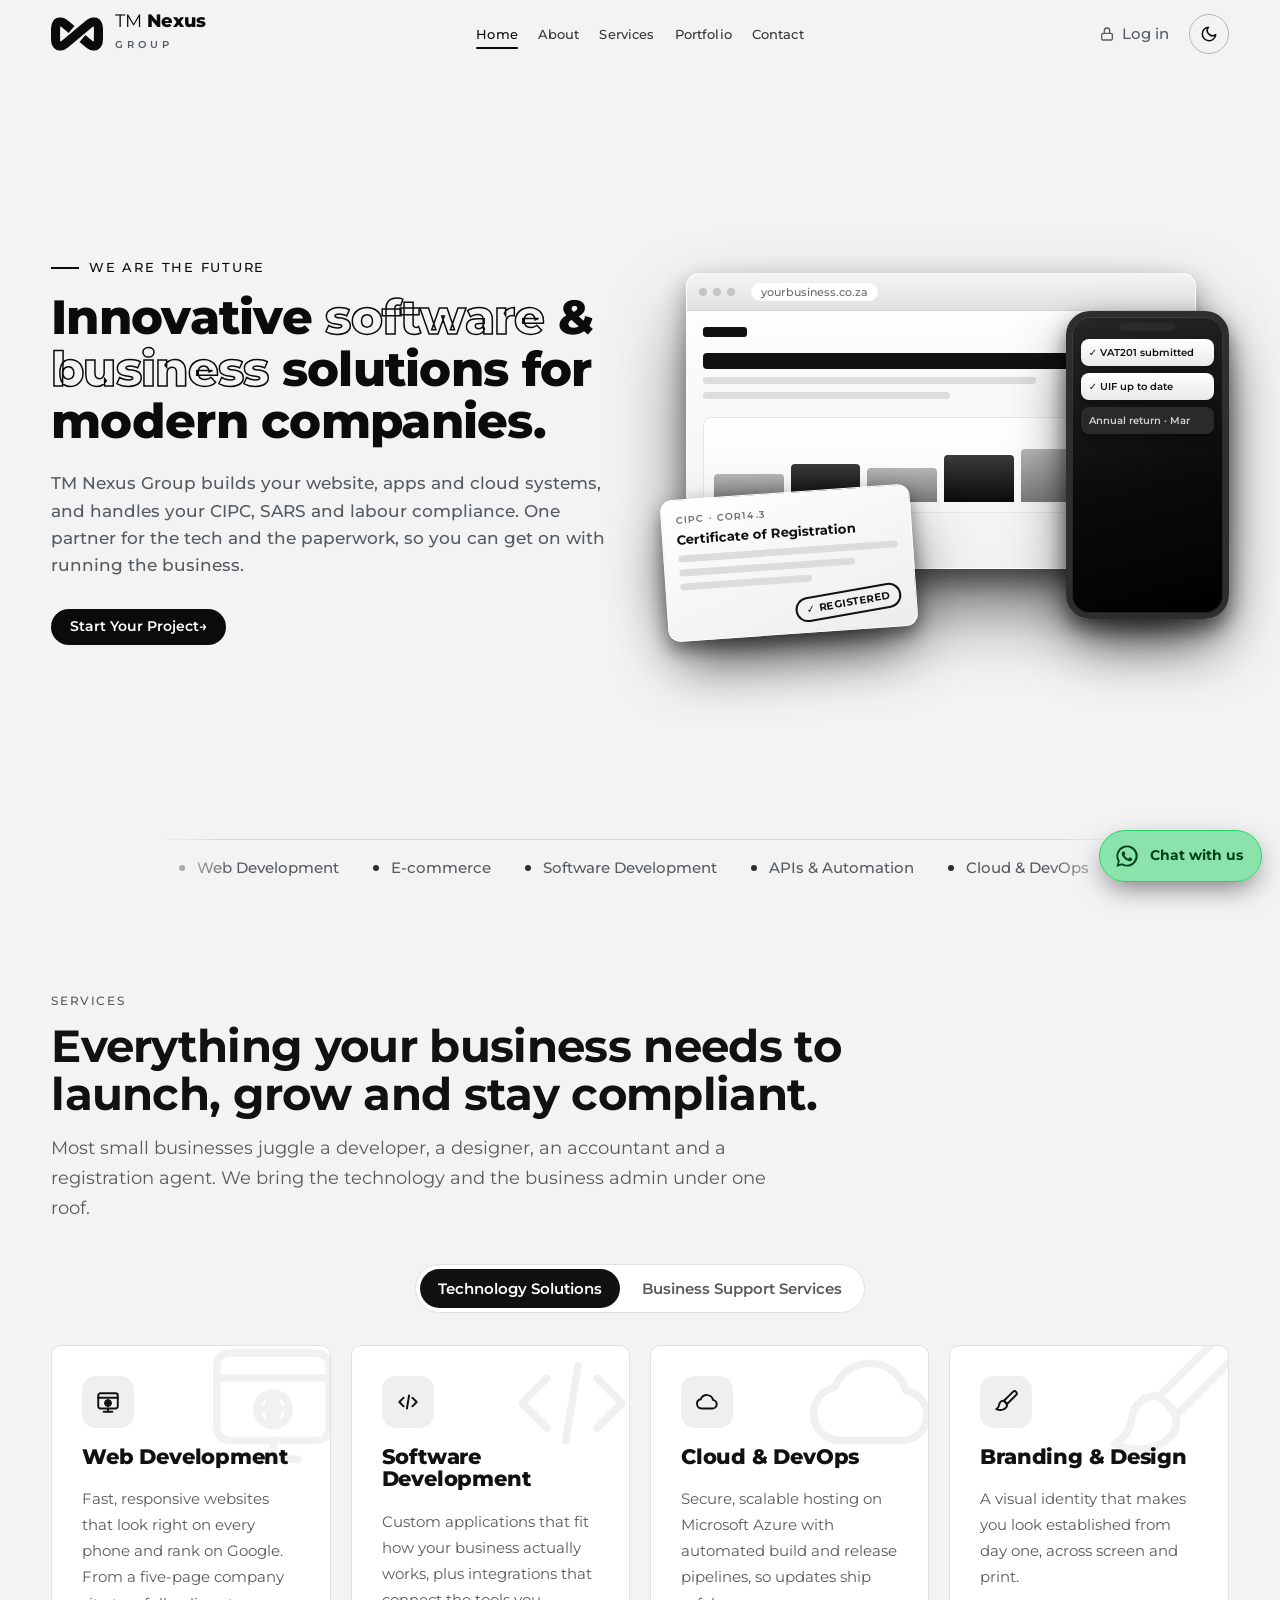
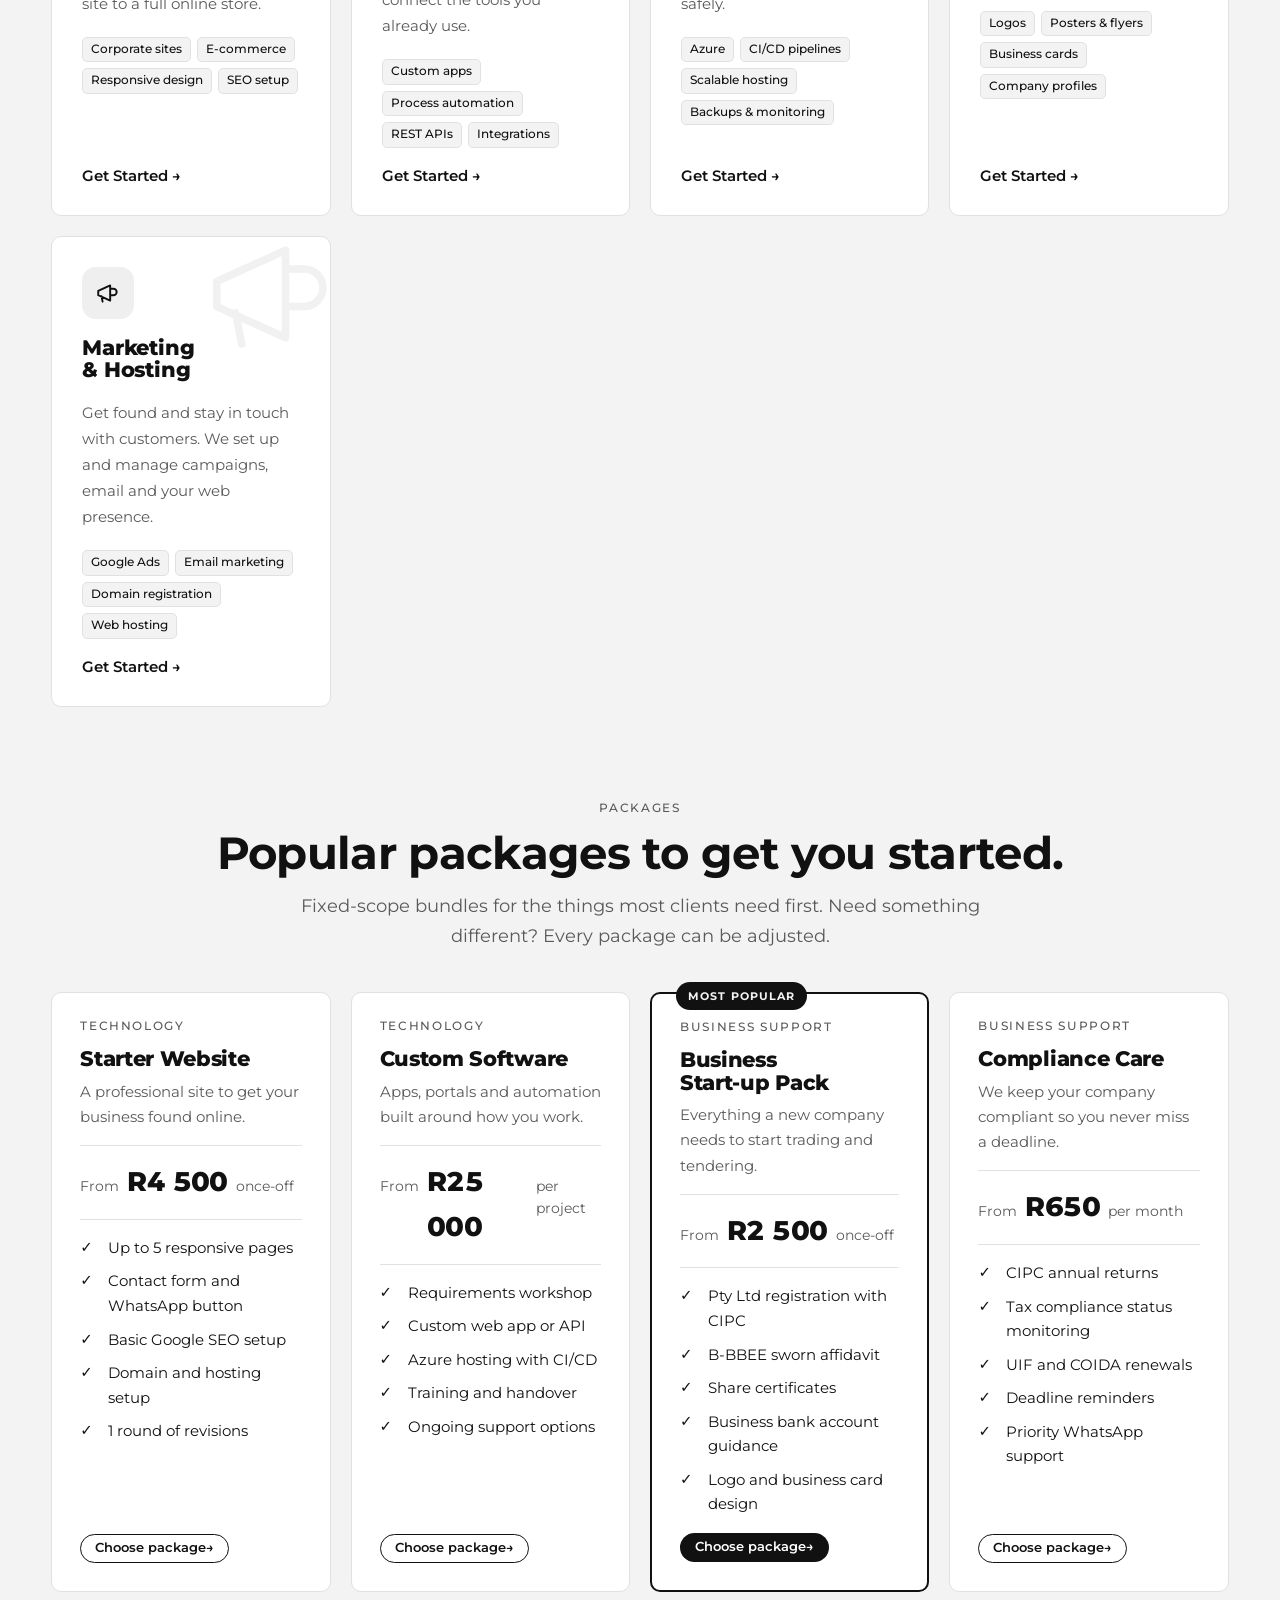
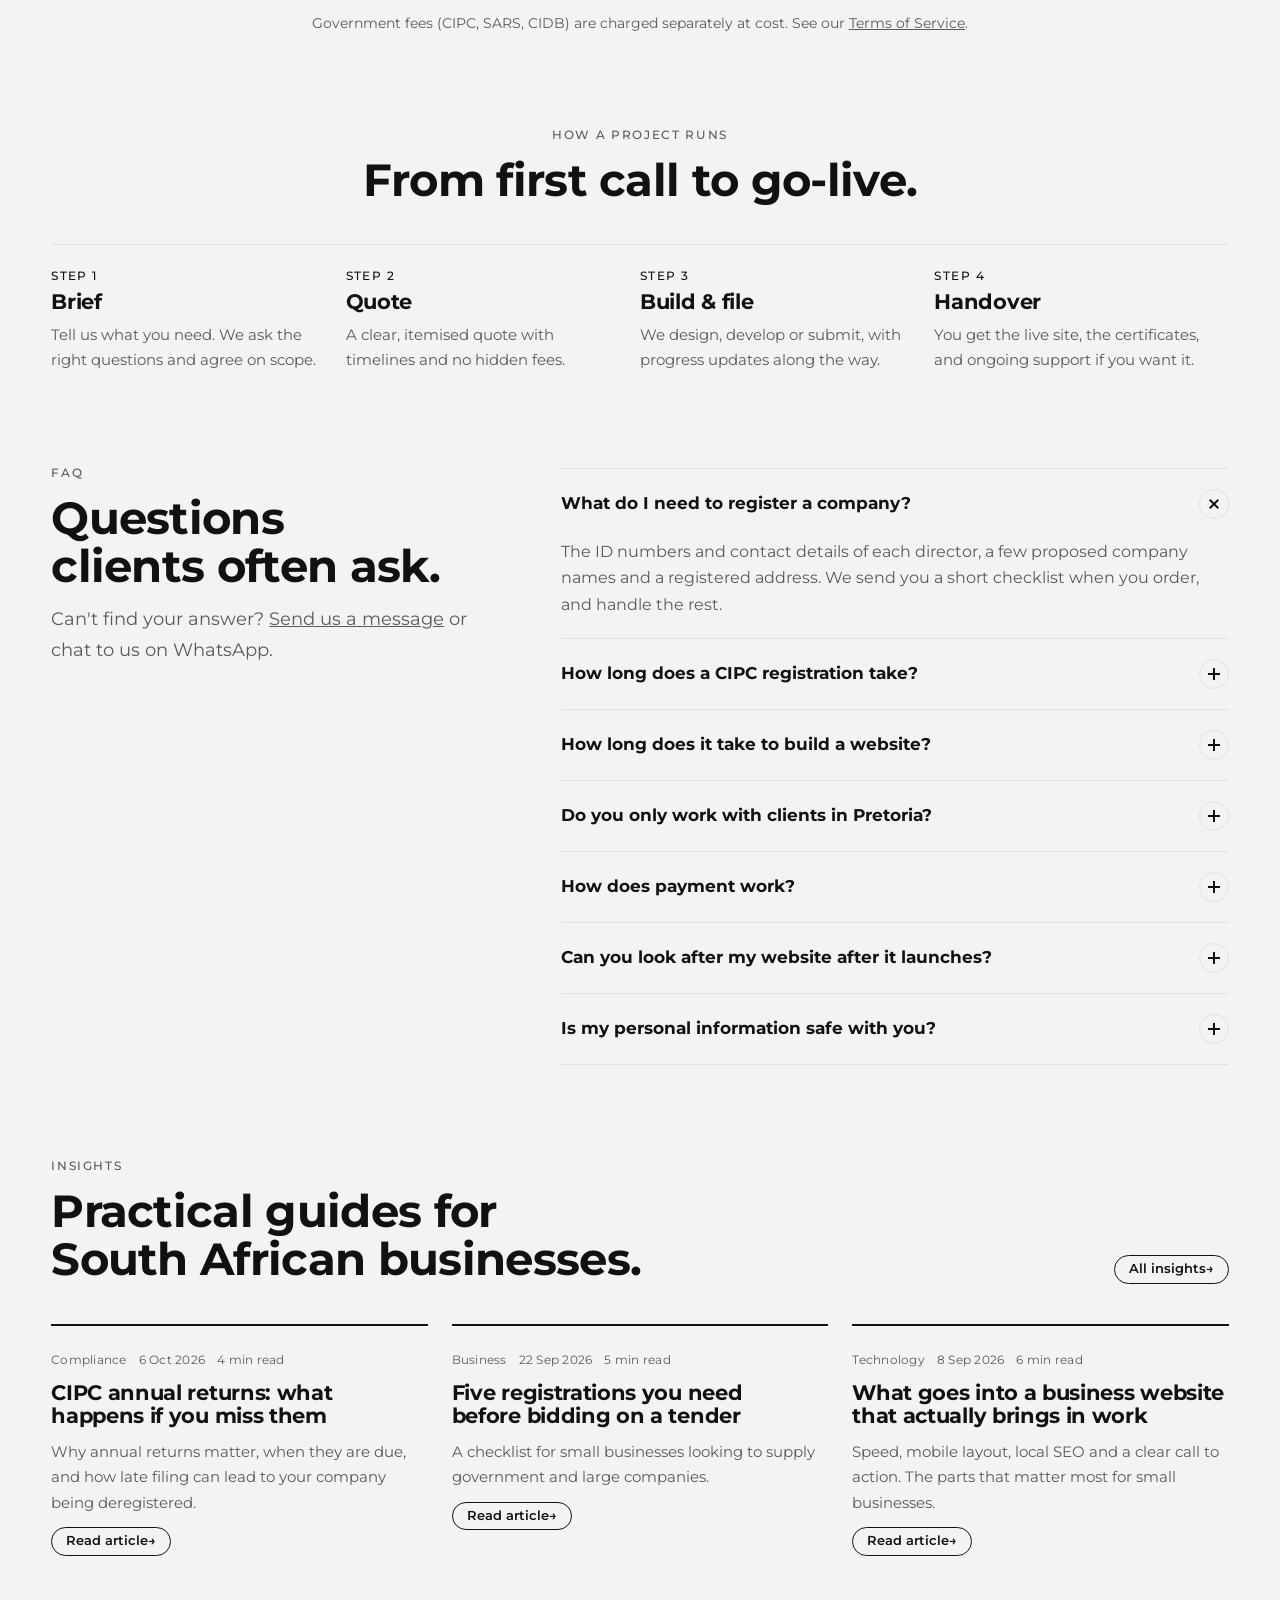
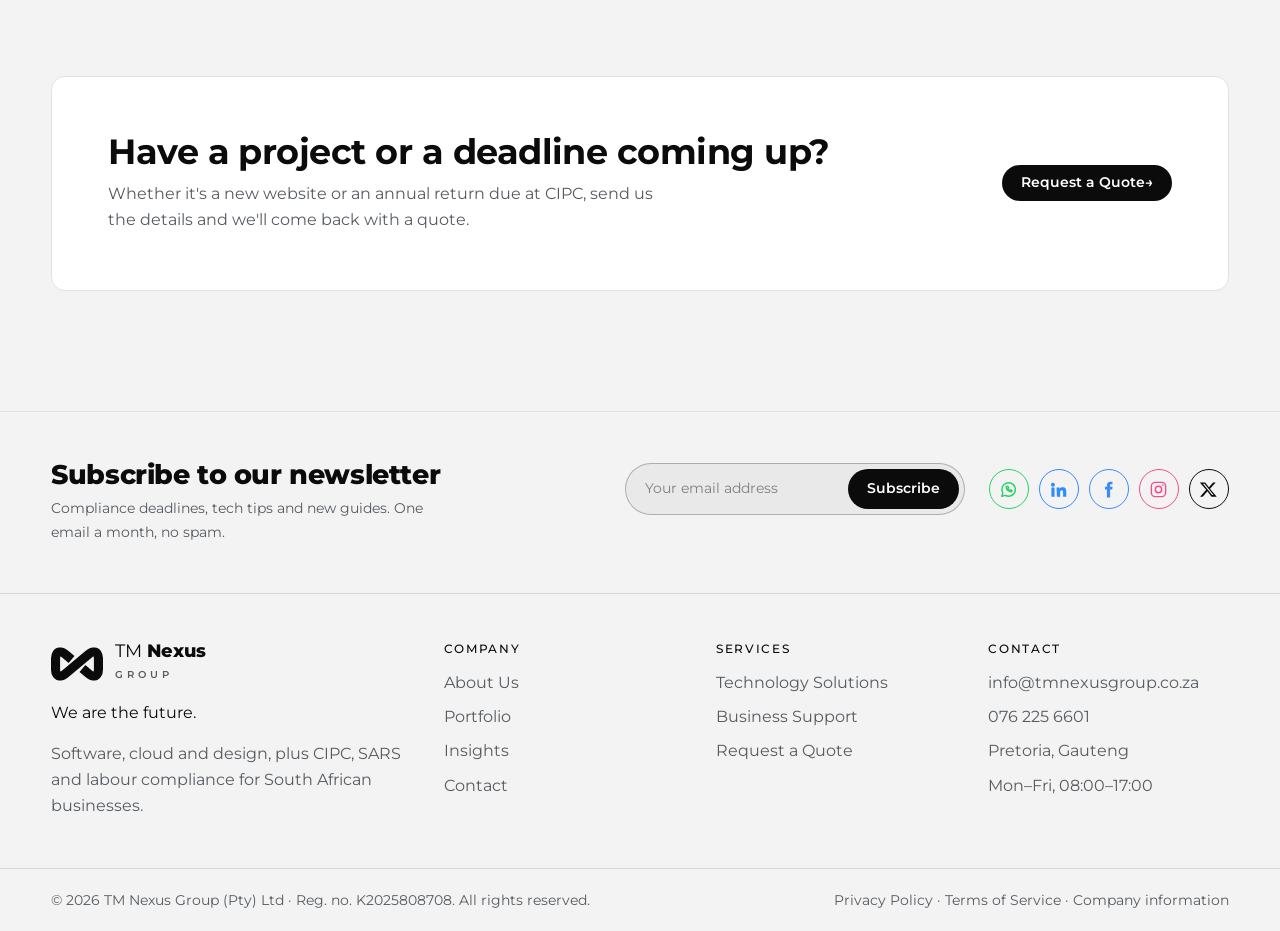
==== commit 9c24f644: "Update TM Nexus Group website Co-authored-by: Copilot <223556219+Copilot@users.noreply.github.com>" ====
--- a/index.html
+++ b/index.html
@@ -6,15 +6,93 @@
 <title>TM Nexus Group</title>
 <meta name="description" content="TM Nexus Group: software development, web design, Azure cloud and DevOps, plus CIPC, SARS and labour compliance services for South African businesses. Based in Pretoria.">
 <meta name="keywords" content="software development Pretoria, web development Pretoria, company registration South Africa, CIPC services, SARS VAT registration, UIF COIDA registration, business compliance">
-<meta property="og:title" content="TM Nexus Group">
+<link rel="canonical" href="https://tmnexusgroup.co.za/">
+<meta property="og:type" content="website">
+<meta property="og:site_name" content="TM Nexus Group">
+<meta property="og:url" content="https://tmnexusgroup.co.za/">
+<meta property="og:title" content="TM Nexus Group | Software &amp; Business Solutions">
 <meta property="og:description" content="Innovative software and business solutions for modern companies. We are the future.">
-<meta property="og:type" content="website">
+<meta property="og:image" content="https://tmnexusgroup.co.za/assets/img/og-image.png">
+<meta property="og:image:width" content="1200">
+<meta property="og:image:height" content="630">
+<meta property="og:locale" content="en_ZA">
+<meta name="twitter:card" content="summary_large_image">
+<meta name="twitter:image" content="https://tmnexusgroup.co.za/assets/img/og-image.png">
 <meta name="theme-color" content="#0b0b0b">
 <link rel="icon" type="image/svg+xml" href="assets/img/favicon.svg">
 <link rel="preconnect" href="https://fonts.googleapis.com">
 <link rel="preconnect" href="https://fonts.gstatic.com" crossorigin>
 <link rel="stylesheet" href="https://fonts.googleapis.com/css2?family=Montserrat:wght@400;500;600;700;800&display=swap">
 <link rel="stylesheet" href="assets/css/styles.css">
+<script type="application/ld+json">
+{
+  "@context": "https://schema.org",
+  "@type": "ProfessionalService",
+  "name": "TM Nexus Group",
+  "slogan": "We are the future",
+  "description": "Software development, web design, Azure cloud and DevOps, plus CIPC, SARS and labour compliance services for South African businesses.",
+  "url": "https://tmnexusgroup.co.za/",
+  "logo": "https://tmnexusgroup.co.za/assets/img/logo-mark.svg",
+  "image": "https://tmnexusgroup.co.za/assets/img/og-image.png",
+  "email": "info@tmnexusgroup.co.za",
+  "telephone": "+27762256601",
+  "legalName": "TM Nexus Group (Pty) Ltd",
+  "vatID": "9438178239",
+  "identifier": "K2025808708",
+  "address": {
+    "@type": "PostalAddress",
+    "addressLocality": "Pretoria",
+    "addressRegion": "Gauteng",
+    "addressCountry": "ZA"
+  },
+  "areaServed": {
+    "@type": "Country",
+    "name": "South Africa"
+  },
+  "founder": {
+    "@type": "Person",
+    "name": "Mufunwa Tshivhase"
+  },
+  "employee": [
+    {
+      "@type": "Person",
+      "name": "Mufunwa Tshivhase",
+      "jobTitle": "Founder, Director & Lead Software Engineer",
+      "image": "https://tmnexusgroup.co.za/assets/img/mufunwa.jpg"
+    },
+    {
+      "@type": "Person",
+      "name": "Emmanuel Mulovhedzi",
+      "jobTitle": "Director, Business Support Services"
+    }
+  ],
+  "openingHoursSpecification": [
+    {
+      "@type": "OpeningHoursSpecification",
+      "dayOfWeek": [
+        "Monday",
+        "Tuesday",
+        "Wednesday",
+        "Thursday",
+        "Friday"
+      ],
+      "opens": "08:00",
+      "closes": "17:00"
+    }
+  ],
+  "knowsAbout": [
+    "Web development",
+    "Software development",
+    "Microsoft Azure",
+    "DevOps",
+    "CIPC company registration",
+    "SARS VAT registration",
+    "UIF and COIDA registration",
+    "B-BBEE affidavits",
+    "CSD and CIDB registration"
+  ]
+}
+</script>
 </head>
 <body>
 <svg width="0" height="0" style="position:absolute" aria-hidden="true">
@@ -38,13 +116,11 @@
       <a href="#portfolio">Portfolio</a>
       <a href="#contact">Contact</a>
       <a class="m-only" href="#admin">Admin log in</a>
-      <a class="btn btn-primary btn-sm m-only m-quote" href="#contact">Get Started</a>
     </nav>
     <div class="actions">
       <a class="login-link" href="#admin" title="Admin log in">
         <svg width="16" height="16" viewBox="0 0 24 24" fill="none" stroke="currentColor" stroke-width="2" stroke-linecap="round" stroke-linejoin="round"><rect x="4" y="11" width="16" height="10" rx="2"/><path d="M8 11V7a4 4 0 0 1 8 0v4"/></svg>Log in
       </a>
-      <a class="btn btn-primary btn-sm" href="#contact">Get Started</a>
       <button class="theme-btn" id="themeBtn" type="button" aria-label="Switch to dark mode" title="Switch theme">
         <svg class="moon" width="18" height="18" viewBox="0 0 24 24" fill="none" stroke="currentColor" stroke-width="2" stroke-linecap="round" stroke-linejoin="round"><path d="M21 12.8A9 9 0 1 1 11.2 3a7 7 0 0 0 9.8 9.8z"/></svg>
         <svg class="sun" width="18" height="18" viewBox="0 0 24 24" fill="none" stroke="currentColor" stroke-width="2" stroke-linecap="round"><circle cx="12" cy="12" r="4.5"/><path d="M12 2v2M12 20v2M2 12h2M20 12h2M4.9 4.9l1.4 1.4M17.7 17.7l1.4 1.4M4.9 19.1l1.4-1.4M17.7 6.3l1.4-1.4"/></svg>
@@ -121,6 +197,18 @@
     </div>
   </section>
 
+  <section id="packages" style="padding-top:0">
+    <div class="wrap">
+      <div class="sec-head" style="margin-inline:auto;text-align:center;justify-items:center">
+        <span class="eyebrow">Packages</span>
+        <h2>Popular packages to get you started.</h2>
+        <p class="lede">Fixed-scope bundles for the things most clients need first. Need something different? Every package can be adjusted.</p>
+      </div>
+      <div class="pkg-grid" id="pkgGrid"></div>
+      <p class="pkg-note" style="text-align:center">Government fees (CIPC, SARS, CIDB) are charged separately at cost. See our <a href="#terms">Terms of Service</a>.</p>
+    </div>
+  </section>
+
   <section style="padding-top:0">
     <div class="wrap">
       <div class="sec-head" style="margin-inline:auto;text-align:center;justify-items:center">
@@ -136,6 +224,17 @@
     </div>
   </section>
 
+  <section id="faq" style="padding-top:0">
+    <div class="wrap faq-wrap">
+      <div class="sec-head">
+        <span class="eyebrow">FAQ</span>
+        <h2>Questions clients often ask.</h2>
+        <p class="lede">Can't find your answer? <a href="#contact">Send us a message</a> or chat to us on WhatsApp.</p>
+      </div>
+      <div class="faq" id="faqList"></div>
+    </div>
+  </section>
+
   <section style="padding-top:0">
     <div class="wrap">
       <div class="sec-head" style="max-width:none;display:flex;flex-wrap:wrap;gap:16px;justify-content:space-between;align-items:end">
@@ -152,6 +251,7 @@
   <section style="padding-top:0">
     <div class="wrap">
       <div class="band">
+        <canvas class="band-net" aria-hidden="true"></canvas>
         <div>
           <h2 style="font-size:clamp(1.6rem,3vw,2.2rem)">Have a project or a deadline coming up?</h2>
           <p>Whether it's a new website or an annual return due at CIPC, send us the details and we'll come back with a quote.</p>
@@ -195,13 +295,25 @@
 
   <section style="padding-top:0">
     <div class="wrap stack">
-      <span class="eyebrow">Founder</span>
-      <div class="founder">
-        <div class="avatar" aria-hidden="true">MT</div>
-        <div class="stack" style="gap:10px">
-          <h3 style="font-size:1.6rem">Mufunwa Tshivhase</h3>
-          <span class="eyebrow">Founder &amp; Lead Software Engineer</span>
-          <p style="color:var(--muted)">Mufunwa is a software engineer with hands‑on experience in web platforms, custom applications and Azure cloud infrastructure. He founded TM Nexus Group to give local businesses the same quality of technology that large corporates rely on, together with the business support to make it count.</p>
+      <span class="eyebrow">Leadership</span>
+      <div class="team">
+        <div class="founder">
+          <div class="avatar" id="avatarMT" aria-hidden="true">MT</div>
+          <div class="stack" style="gap:10px">
+            <h3 style="font-size:1.6rem">Mufunwa Tshivhase</h3>
+            <span class="eyebrow">Founder, Director &amp; Lead Software Engineer</span>
+            <p style="color:var(--muted)">Mufunwa is a software engineer with hands‑on experience in web platforms, custom applications and Azure cloud infrastructure. He founded TM Nexus Group to give local businesses the same quality of technology that large corporates rely on, together with the business support to make it count.</p>
+            <span class="role-tag">Leads Technology Solutions</span>
+          </div>
+        </div>
+        <div class="founder">
+          <div class="avatar" id="avatarEM" aria-hidden="true">EM</div>
+          <div class="stack" style="gap:10px">
+            <h3 style="font-size:1.6rem">Emmanuel Mulovhedzi</h3>
+            <span class="eyebrow">Director, Business Support Services</span>
+            <p style="color:var(--muted)">Emmanuel heads our Business Support Services. He looks after clients' CIPC registrations and filings, SARS and labour compliance, business administration and registrations such as CSD and CIDB, so their companies stay compliant and ready to trade.</p>
+            <span class="role-tag">Leads Business Support Services</span>
+          </div>
         </div>
       </div>
     </div>
@@ -373,7 +485,13 @@
     <p>We share information with government bodies and service providers only when required to complete your service, such as filing a CIPC annual return or registering for VAT.</p>
     <h3>Your rights</h3>
     <p>You may ask to see, correct or delete the personal information we hold about you by emailing info@tmnexusgroup.co.za.</p>
-    <p class="note">This is a starting template. Have it reviewed and add your Information Officer's details before going live.</p>
+    <h3>Information Officer</h3>
+    <p>Our Information Officer is Mufunwa Tshivhase (Founder). Contact: info@tmnexusgroup.co.za or 076 225 6601.</p>
+    <h3>Complaints</h3>
+    <p>If you are not satisfied with how we handle your personal information, you may lodge a complaint with the Information Regulator (South Africa) at inforegulator.org.za.</p>
+    <h3>Cookies</h3>
+    <p>This website does not use advertising or tracking cookies. If you choose a light or dark theme, that preference is stored only in your own browser.</p>
+    <p class="note">This is a starting template. Have it reviewed before going live.</p>
   </div></section>
 </div>
 <div class="page" id="p-terms" data-page="terms">
@@ -389,12 +507,15 @@
     <p>Once paid in full, you own the website content, designs and custom code created for you. We may show non‑confidential work in our portfolio unless you ask us not to.</p>
     <h3>Turnaround times</h3>
     <p>We give estimated timelines in good faith. Processing times at government agencies are outside our control.</p>
+    <h3 id="company-info">Company information</h3>
+    <dl class="coinfo" id="companyInfo"></dl>
     <p class="note">This is a starting template. Have it reviewed before going live.</p>
   </div></section>
 </div>
 </main>
 
 <footer>
+  <canvas id="nexusFoot" aria-hidden="true"></canvas>
   <div class="wrap fconnect">
     <div class="fnews-copy">
       <h3>Subscribe to our newsletter</h3>
@@ -426,12 +547,17 @@
     <div><h4>Services</h4><ul><li><a href="#services" data-tab="tech">Technology Solutions</a></li><li><a href="#services" data-tab="biz">Business Support</a></li><li><a href="#contact">Request a Quote</a></li></ul></div>
     <div><h4>Contact</h4><ul><li><span style="user-select:all">info@tmnexusgroup.co.za</span></li><li><span style="user-select:all">076 225 6601</span></li><li>Pretoria, Gauteng</li><li>Mon–Fri, 08:00–17:00</li></ul></div>
   </div>
+  <div class="wrap freg" id="bizDetails"></div>
   <div class="wrap fbase">
-    <span>© 2026 TM Nexus Group. All rights reserved.</span>
-    <span><a href="#privacy">Privacy Policy</a> · <a href="#terms">Terms of Service</a></span>
+    <span id="copyLine">© 2026 TM Nexus Group. All rights reserved.</span>
+    <span><a href="#privacy">Privacy Policy</a> · <a href="#terms">Terms of Service</a> · <a href="#terms" data-goto="company-info">Company information</a></span>
   </div>
 </footer>
 <div class="toast" id="toast" hidden></div>
+<a class="wa-float" id="waFloat" href="https://wa.me/27762256601" target="_blank" rel="noopener" aria-label="Chat with us on WhatsApp">
+  <svg width="26" height="26" viewBox="0 0 24 24" fill="currentColor" aria-hidden="true"><path d="M12 2.2A9.8 9.8 0 0 0 3.6 17l-1.4 5 5.2-1.4A9.8 9.8 0 1 0 12 2.2zm0 17.8a8 8 0 0 1-4.1-1.1l-.3-.2-3.1.8.8-3-.2-.3A8 8 0 1 1 12 20zm4.4-6c-.2-.1-1.4-.7-1.7-.8-.2-.1-.4-.1-.5.1l-.8 1c-.1.2-.3.2-.5.1a6.5 6.5 0 0 1-3.2-2.8c-.2-.4.2-.4.7-1.3.1-.2 0-.3 0-.4l-.8-1.8c-.2-.5-.4-.4-.5-.4h-.5a.9.9 0 0 0-.6.3 2.7 2.7 0 0 0-.9 2c0 1.2.9 2.3 1 2.5.1.1 1.7 2.6 4.1 3.7 1.5.7 2.1.7 2.9.6.5-.1 1.4-.6 1.6-1.1.2-.6.2-1 .1-1.1l-.4-.2z"/></svg>
+  <span>Chat with us</span>
+</a>
 <script src="assets/js/main.js"></script>
 </body>
 </html>
--- a/assets/css/styles.css
+++ b/assets/css/styles.css
@@ -7,25 +7,29 @@
 
 /* Layout: sticky black header, hash-routed pages; strict black-and-white palette matching the TM Nexus logo */
 :root{
-  --ink:#0b0b0b; --paper:#ffffff; --surface:#f6f6f6; --line:#e1e1e1;
+  --ink:#f3f3f3; --paper:#f3f3f3; --surface:#ffffff; --line:#e1e1e1;
   --muted:#5a5a5a; --fg:#111111;
   --tech:#111111; --biz:#111111; --on-accent:#ffffff; --biz-soft:#efefef; --tech-soft:#efefef;
-  --on-ink:#ffffff; --ink-muted:#b0b0b0;
+  --on-ink:#0b0b0b; --ink-muted:#555b61;
+  /* Panels (hero, header, banners, footer): light in light mode, black in dark mode */
+  --hero-bg:#f3f3f3; --hair:#0000001f; --hair-strong:#00000040; --net:17,17,17; --panel-accent:#0b0b0b; --panel-on-accent:#ffffff;
+  --header-solid:rgba(243,243,243,.9); --hero-lede:#3f3f3f; --field:#0000000a; --field-ph:#00000073;
   --f-display:"Montserrat", "Segoe UI", system-ui, sans-serif;
   --f-body:"Montserrat", "Segoe UI", system-ui, sans-serif;
   --f-mono:"Montserrat", "Segoe UI", system-ui, sans-serif;
   --r:10px; --wrap:1840px;
 }
 @media (prefers-color-scheme: dark){ :root:not([data-theme="light"]){
-  --ink:#000000; --paper:#0a0a0a; --surface:#161616; --line:#2b2b2b;
+  --ink:#000000; --paper:#000000; --surface:#141414; --line:#2b2b2b;
   --muted:#a6a6a6; --fg:#f5f5f5; --tech:#ffffff; --biz:#ffffff; --on-accent:#0b0b0b;
-  --biz-soft:#1f1f1f; --tech-soft:#1f1f1f; --on-ink:#ffffff; --ink-muted:#a6a6a6; color-scheme:dark }}
+  --biz-soft:#1f1f1f; --tech-soft:#1f1f1f; --on-ink:#ffffff; --ink-muted:#a6a6a6; --hero-bg:#000000; --hair:#ffffff1f; --hair-strong:#ffffff40; --net:255,255,255; --panel-accent:#ffffff; --panel-on-accent:#0b0b0b; --header-solid:rgba(0,0,0,.82); --hero-lede:#d4d4d4; --field:#ffffff12; --field-ph:#ffffff80; color-scheme:dark }}
 :root[data-theme="dark"]{
-  --ink:#000000; --paper:#0a0a0a; --surface:#161616; --line:#2b2b2b;
+  --ink:#000000; --paper:#000000; --surface:#141414; --line:#2b2b2b;
   --muted:#a6a6a6; --fg:#f5f5f5; --tech:#ffffff; --biz:#ffffff; --on-accent:#0b0b0b;
-  --biz-soft:#1f1f1f; --tech-soft:#1f1f1f; --on-ink:#ffffff; --ink-muted:#a6a6a6; color-scheme:dark }
+  --biz-soft:#1f1f1f; --tech-soft:#1f1f1f; --on-ink:#ffffff; --ink-muted:#a6a6a6; --hero-bg:#000000; --hair:#ffffff1f; --hair-strong:#ffffff40; --net:255,255,255; --panel-accent:#ffffff; --panel-on-accent:#0b0b0b; --header-solid:rgba(0,0,0,.82); --hero-lede:#d4d4d4; --field:#ffffff12; --field-ph:#ffffff80; color-scheme:dark }
 /* Black panels (header, hero, bands, footer, portfolio shots) always use white as their accent */
-header.site,.hero,.band,footer,.shot,.avatar{--biz:#ffffff;--tech:#ffffff;--on-accent:#0b0b0b}
+header.site,.hero,.band,footer,.shot,.avatar{--biz:var(--panel-accent);--tech:var(--panel-accent);--on-accent:var(--panel-on-accent)}
+.hero{background:var(--hero-bg)!important}
 .shot .browser{--c:var(--fg)}
 
 *{box-sizing:border-box}
@@ -46,10 +50,11 @@
 
 /* Header */
 header.site{position:fixed;top:0;left:0;right:0;padding-top:env(safe-area-inset-top,0px);z-index:20;background:transparent;color:var(--on-ink);transition:background .25s,box-shadow .25s}
-header.site.solid{background:rgba(0,0,0,.82);-webkit-backdrop-filter:blur(12px);backdrop-filter:blur(12px);box-shadow:0 1px 0 #ffffff14}
+header.site.solid{background:var(--header-solid);-webkit-backdrop-filter:blur(12px);backdrop-filter:blur(12px);box-shadow:0 1px 0 var(--hair)}
 main{padding-top:68px}
 #p-home{margin-top:-68px}
 #home-services{scroll-margin-top:40px}
+html,body{overflow-x:clip}
 /* Scroll reveal: elements rise and sharpen as they enter the viewport. Starts from a still-readable state, and only runs when JS + motion are allowed */
 .reveal-on .rv{opacity:.3;transform:translateY(34px) scale(.985);filter:blur(2px);transition:opacity .7s cubic-bezier(.2,.7,.2,1),transform .8s cubic-bezier(.2,.7,.2,1),filter .7s ease;transition-delay:calc(var(--i,0) * 90ms)}
 .reveal-on .rv.in{opacity:1;transform:none;filter:none}
@@ -76,7 +81,7 @@
 }
 #p-home .hero-facts{margin-top:clamp(40px,6vw,80px);padding-block:20px}
 .hero h1{font-size:clamp(2rem,3.8vw,3rem);max-width:20ch}
-.hero .lede{font-size:1.1rem;font-weight:500;line-height:1.7;max-width:54ch;color:#d4d4d4}
+.hero .lede{font-size:1.1rem;font-weight:500;line-height:1.7;max-width:54ch;color:var(--hero-lede)}
 .hero .tag{font-size:.9rem;font-weight:700;letter-spacing:.2em}
 .hero-copy{gap:0!important}
 .hero-copy .tag{margin-bottom:22px}
@@ -88,7 +93,7 @@
 @media (max-width:900px){.hero-main{grid-template-columns:1fr}}
 /* Hero illustration: laptop site + CIPC certificate + phone, drawn in CSS so it stays crisp and on-brand */
 .hero-art{position:relative;margin:0;min-height:340px;max-width:100%}
-.hero-art::before{content:"";position:absolute;inset:-12% -8% -6% -6%;background:radial-gradient(closest-side,#ffffff26,transparent 70%);filter:blur(10px);pointer-events:none}
+.hero-art::before{content:"";position:absolute;inset:-12% -8% -6% -6%;background:radial-gradient(closest-side,rgba(var(--net),.10),transparent 70%);filter:blur(10px);pointer-events:none}
 .ha-laptop{position:absolute;inset:0 6% 18% 0;background:linear-gradient(180deg,#ffffff 0%,#f1f1f1 100%);border-radius:14px;overflow:hidden;box-shadow:0 2px 0 #ffffff40 inset,0 40px 80px -10px #000000b0,0 12px 24px #00000060;border:1px solid #ffffff40}
 .ha-bar{display:flex;align-items:center;gap:6px;padding:9px 12px;background:linear-gradient(180deg,#f4f4f4,#e2e2e2);border-bottom:1px solid #d6d6d6;font:500 .68rem var(--f-body);color:#6b6b6b}
 .ha-bar i{width:8px;height:8px;border-radius:50%;background:#c4c4c4}
@@ -119,7 +124,7 @@
 .login-link{display:inline-flex;align-items:center;gap:7px;text-decoration:none;font-weight:500;font-size:.92rem;color:var(--ink-muted);padding:8px 10px;border-radius:6px}
 .login-link:hover,.login-link[aria-current="page"]{color:var(--on-ink)}
 .m-only{display:none!important}
-.theme-btn{flex:none;width:40px;height:40px;display:grid;place-items:center;background:none;border:1px solid #ffffff33;border-radius:50%;color:var(--on-ink);cursor:pointer}
+.theme-btn{flex:none;width:40px;height:40px;display:grid;place-items:center;background:none;border:1px solid var(--hair-strong);border-radius:50%;color:var(--on-ink);cursor:pointer}
 .theme-btn:hover{border-color:var(--on-ink)}
 .theme-btn .sun{display:none}
 :root[data-theme="dark"] .theme-btn .sun{display:block}
@@ -137,7 +142,7 @@
 nav.main a:hover{opacity:1}
 nav.main a[aria-current="page"]{opacity:1;text-decoration:underline;text-underline-offset:8px;text-decoration-thickness:2px}
 nav.main a.btn{opacity:1;text-decoration:none}
-.menu-btn{display:none;background:none;border:1px solid #ffffff33;color:var(--on-ink);border-radius:8px;padding:8px 12px;font:600 .9rem var(--f-body);cursor:pointer}
+.menu-btn{display:none;background:none;border:1px solid var(--hair-strong);color:var(--on-ink);border-radius:8px;padding:8px 12px;font:600 .9rem var(--f-body);cursor:pointer}
 .menu-btn{align-items:center;justify-content:center;width:40px;height:40px;padding:0;border-radius:50%}
 .burger{position:relative;width:18px;height:12px;display:inline-block}
 .burger i{position:absolute;left:0;width:100%;height:2px;border-radius:2px;background:currentColor;transition:transform .25s,opacity .2s,top .25s}
@@ -152,7 +157,7 @@
   .actions .login-link{display:none}
   nav.main .m-only{display:block!important}
   .menu-btn{display:inline-flex}
-  nav.main{position:absolute;left:0;right:0;top:100%;background:var(--ink);flex-direction:column;align-items:stretch;padding:8px 16px 16px;display:none;border-top:1px solid #ffffff1a}
+  nav.main{position:absolute;left:0;right:0;top:100%;background:var(--ink);flex-direction:column;align-items:stretch;padding:8px 16px 16px;display:none;border-top:1px solid var(--hair)}
   nav.main.open{display:flex}
   nav.main a{padding:12px}
   nav.main .btn{margin-top:8px;text-align:center}
@@ -187,7 +192,7 @@
 .hero h1 em,.hero h1 .t{font-style:normal;color:transparent;-webkit-text-stroke:1.5px var(--on-ink)}
 .hero .lede{color:var(--ink-muted)}
 .hero-actions{display:flex;flex-wrap:wrap;gap:12px}
-.hero-facts{margin-top:12px;padding-top:24px;border-top:1px solid #ffffff1f;color:var(--ink-muted);font-size:.92rem;font-weight:500;overflow:hidden;
+.hero-facts{margin-top:12px;padding-top:24px;border-top:1px solid var(--hair);color:var(--ink-muted);font-size:.92rem;font-weight:500;overflow:hidden;
   -webkit-mask-image:linear-gradient(90deg,transparent,#000 8%,#000 92%,transparent);mask-image:linear-gradient(90deg,transparent,#000 8%,#000 92%,transparent)}
 /* Infinite services ticker: two identical lists slide left; when the first has fully passed, the loop restarts seamlessly */
 .marquee{display:flex;width:max-content;animation:marquee 55s linear infinite}
@@ -195,6 +200,8 @@
 .marquee-list{display:flex;flex:none;margin:0;padding:0;list-style:none}
 .marquee-list li{display:flex;align-items:center;white-space:nowrap;padding-right:34px}
 .marquee-list li::before{content:"";width:6px;height:6px;border-radius:50%;background:var(--on-ink);margin-right:12px;opacity:.85}
+/* Ticker sits inset from the page edges, with clear space on the left and right */
+#p-home .hero .hero-facts{margin-inline:clamp(16px,8vw,180px);padding-inline:clamp(8px,2vw,32px)}
 @keyframes marquee{from{transform:translateX(0)}to{transform:translateX(-50%)}}
 @media (prefers-reduced-motion:reduce){.marquee{animation:none;width:auto;flex-wrap:wrap}.marquee-list{flex-wrap:wrap;row-gap:8px}.marquee-list[aria-hidden]{display:none}.hero-facts{-webkit-mask-image:none;mask-image:none}}
 
@@ -217,7 +224,9 @@
 .process p{color:var(--muted);font-size:.95rem}
 
 /* CTA band */
-.band{background:var(--ink);color:var(--on-ink);border-radius:14px;padding:clamp(28px,5vw,56px);display:flex;flex-wrap:wrap;gap:24px;align-items:center;justify-content:space-between}
+.band{background:var(--surface);border:1px solid var(--line);color:var(--on-ink);border-radius:14px;padding:clamp(28px,5vw,56px);display:flex;flex-wrap:wrap;gap:24px;align-items:center;justify-content:space-between;position:relative;overflow:hidden}
+.band > *{position:relative}
+.band > canvas.band-net{position:absolute;inset:0;width:100%;height:100%;opacity:.5;pointer-events:none}
 .band p{color:var(--ink-muted);max-width:52ch;margin-top:10px}
 
 /* About */
@@ -232,15 +241,18 @@
 @media (max-width:760px){.values{grid-template-columns:1fr}}
 .values div{display:grid;gap:8px;padding-top:18px;border-top:2px solid var(--fg)}
 .values p{color:var(--muted)}
-.founder{display:grid;grid-template-columns:140px minmax(0,1fr);gap:28px;align-items:center;background:var(--surface);border:1px solid var(--line);border-radius:var(--r);padding:28px}
+.team{display:grid;grid-template-columns:1fr;gap:20px}
+.team .founder .stack p{max-width:90ch}
+.founder{display:grid;grid-template-columns:96px minmax(0,1fr);gap:24px;align-items:center;background:var(--surface);border:1px solid var(--line);border-radius:var(--r);padding:28px}
 @media (max-width:560px){.founder{grid-template-columns:1fr}}
-.avatar{width:140px;max-width:100%;aspect-ratio:1;border-radius:50%;background:var(--ink);display:grid;place-items:center;color:var(--biz);font:800 2.6rem var(--f-display)}
+.avatar{width:96px;max-width:100%;aspect-ratio:268/408;border-radius:12px;background:var(--ink);display:grid;place-items:center;color:var(--biz);font:800 1.7rem var(--f-display)}
+.role-tag{justify-self:start;font-size:.75rem;font-weight:600;padding:5px 12px;border-radius:50px;border:1px solid var(--line);color:var(--fg)}
 .note{font-size:.85rem;color:var(--muted);background:var(--biz-soft);border-radius:8px;padding:10px 14px}
 
 /* Services */
 .tabs{display:inline-flex;background:var(--surface);border:1px solid var(--line);border-radius:50px;padding:4px;gap:4px;margin-bottom:32px;flex-wrap:wrap}
 .tabs button{border:0;background:none;font:600 .95rem var(--f-body);color:var(--muted);padding:10px 18px;border-radius:50px;cursor:pointer}
-.tabs button[aria-selected="true"]{background:var(--ink);color:var(--on-ink)}
+.tabs button[aria-selected="true"]{background:var(--fg);color:var(--surface)}
 .svc-grid{display:grid;grid-template-columns:repeat(auto-fit,minmax(min(100%,240px),1fr));gap:20px}
 .svc{background:var(--surface);border:1px solid var(--line);border-radius:var(--r);padding:26px;display:grid;grid-template-rows:auto auto 1fr auto;gap:14px}
 .svc .ico{width:44px;height:44px;border-radius:10px;display:grid;place-items:center;background:var(--soft);color:var(--c)}
@@ -326,20 +338,22 @@
 .legal h3{margin-top:14px}
 
 /* Footer */
-footer{background:var(--ink);color:var(--ink-muted);margin-top:24px}
+footer{background:var(--ink);color:var(--ink-muted);margin-top:24px;border-top:1px solid var(--line);position:relative;overflow:hidden}
+footer > canvas{position:absolute;inset:0;width:100%;height:100%;opacity:.45;pointer-events:none}
+footer > .wrap{position:relative}
 .fgrid{display:grid;grid-template-columns:minmax(0,1.5fr) repeat(3,minmax(0,1fr));gap:32px;align-items:start;padding-block:48px}
 .fgrid .brand{min-height:34px}
 footer h4{line-height:34px;margin:0 0 14px!important}
 /* Newsletter + social: one unified block on top of the footer */
-.fconnect{display:grid;grid-template-columns:minmax(0,1fr) minmax(0,1.15fr);gap:24px 48px;align-items:center;padding-block:48px;border-bottom:1px solid #ffffff1a}
+.fconnect{display:grid;grid-template-columns:minmax(0,1fr) minmax(0,1.15fr);gap:24px 48px;align-items:center;padding-block:48px;border-bottom:1px solid var(--hair)}
 .fnews-copy{display:grid;gap:8px}
 .fnews-copy h3{color:var(--on-ink);font-size:clamp(1.35rem,2.4vw,1.7rem);font-weight:800}
 .fnews-copy p{font-size:.9rem;font-weight:400;color:var(--ink-muted);max-width:44ch}
 .fnews-actions{display:grid;grid-template-columns:minmax(0,1fr) auto;gap:10px 24px;align-items:center}
-.fnews{display:flex;gap:8px;background:#ffffff12;border:1px solid #ffffff26;border-radius:50px;padding:5px;min-width:0}
-.fnews:focus-within{border-color:#ffffff80}
+.fnews{display:flex;gap:8px;background:var(--field);border:1px solid var(--hair-strong);border-radius:50px;padding:5px;min-width:0}
+.fnews:focus-within{border-color:var(--on-ink)}
 .fnews input{flex:1;min-width:0;background:transparent;border:0;color:var(--on-ink);padding:8px 14px;font-size:.9rem}
-.fnews input::placeholder{color:#ffffff80}
+.fnews input::placeholder{color:var(--field-ph)}
 .fnews input:focus{outline:none}
 .fnews .btn{flex:none}
 .fnews-msg{grid-column:1/-1;grid-row:2;font-size:.82rem;min-height:1.2em;margin:0;padding-left:16px;color:var(--on-ink)}
@@ -367,14 +381,64 @@
 .social a:hover,.social a:focus-visible{background:var(--on-ink);color:#0b0b0b;border-color:var(--on-ink);transform:translateY(-2px)}
 .social svg{width:clamp(16px,1.2vw + 10px,19px);height:auto}
 /* Official brand colours per platform */
-.social a[aria-label]{color:#ffffff;border-color:transparent}
-.social a[aria-label="WhatsApp"]{background:#25D366}
-.social a[aria-label="LinkedIn"]{background:#0A66C2}
-.social a[aria-label="Facebook"]{background:#1877F2}
-.social a[aria-label="Instagram"]{background:radial-gradient(circle at 30% 107%,#fdf497 0%,#fdf497 5%,#fd5949 45%,#d6249f 60%,#285AEB 90%)}
-.social a[aria-label="X"]{background:#000000;border-color:#ffffff59}
-.social a[aria-label]:hover,.social a[aria-label]:focus-visible{color:#ffffff;filter:brightness(1.12);box-shadow:0 8px 18px -6px #000000cc;border-color:transparent}
-.social a[aria-label="X"]:hover{border-color:#ffffffa6}
+/* Transparent icons: brand colour on the symbol and outline; fills with the brand colour on hover */
+.social a[aria-label]{background:transparent;color:var(--brand);border:1.5px solid var(--brand)}
+.social a[aria-label="WhatsApp"]{--brand:#25D366}
+.social a[aria-label="LinkedIn"]{--brand:#2D8CFF}
+.social a[aria-label="Facebook"]{--brand:#3B8BFF}
+.social a[aria-label="Instagram"]{--brand:#F0508A}
+.social a[aria-label="X"]{--brand:var(--on-ink)}
+.social a[aria-label]:hover,.social a[aria-label]:focus-visible{background:var(--brand);color:#ffffff;border-color:var(--brand);box-shadow:0 8px 18px -6px #000000cc}
+.social a[aria-label="X"]:hover,.social a[aria-label="X"]:focus-visible{color:var(--ink)}
 @media (prefers-reduced-motion:reduce){.social a{transition:none}.social a:hover{transform:none}}
-.fbase{display:flex;flex-wrap:wrap;gap:12px;justify-content:space-between;border-top:1px solid #ffffff1a;padding-block:20px;font-size:.85rem}
+/* Packages */
+.pkg-grid{display:grid;grid-template-columns:repeat(auto-fit,minmax(min(100%,260px),1fr));gap:20px}
+.pkg{background:var(--surface);border:1px solid var(--line);border-radius:var(--r);padding:28px;display:grid;grid-template-rows:auto auto auto 1fr auto;gap:16px;position:relative}
+.pkg.featured{border:2px solid var(--fg)}
+.pkg-badge{position:absolute;top:-12px;left:24px;background:var(--fg);color:var(--paper);font-size:.7rem;font-weight:700;letter-spacing:.1em;text-transform:uppercase;padding:5px 12px;border-radius:50px}
+.pkg .eyebrow{color:var(--muted)}
+.pkg h3{font-size:1.3rem;font-weight:800}
+.pkg-desc{color:var(--muted);font-size:.95rem}
+.pkg-price{display:flex;align-items:baseline;gap:8px;padding-block:14px;border-block:1px solid var(--line)}
+.pkg-price b{font-size:1.7rem;font-weight:800;letter-spacing:-.02em;font-variant-numeric:tabular-nums}
+.pkg-price span{color:var(--muted);font-size:.85rem}
+.pkg ul{list-style:none;margin:0;padding:0;display:grid;gap:9px;align-content:start;font-size:.93rem}
+.pkg li{display:grid;grid-template-columns:18px 1fr;gap:10px;align-items:start}
+.pkg li::before{content:"✓";font-weight:800;line-height:1.5}
+.pkg .btn{justify-self:start}
+.pkg-note{margin-top:20px;font-size:.85rem;color:var(--muted)}
+/* FAQ */
+.faq-wrap{display:grid;grid-template-columns:minmax(0,.8fr) minmax(0,1.2fr);gap:clamp(24px,5vw,72px);align-items:start}
+@media (max-width:900px){.faq-wrap{grid-template-columns:1fr}}
+.faq{display:grid;border-top:1px solid var(--line)}
+.faq details{border-bottom:1px solid var(--line)}
+.faq summary{list-style:none;cursor:pointer;display:flex;justify-content:space-between;align-items:center;gap:20px;padding:20px 0;font-weight:700;font-size:1.05rem}
+.faq summary::-webkit-details-marker{display:none}
+.faq summary::after{content:"";flex:none;width:30px;height:30px;border-radius:50%;border:1px solid var(--line);background:linear-gradient(var(--fg),var(--fg)) center/12px 2px no-repeat,linear-gradient(var(--fg),var(--fg)) center/2px 12px no-repeat;transition:transform .25s}
+.faq details[open] summary::after{transform:rotate(45deg)}
+.faq details p{margin:0 0 20px;color:var(--muted);max-width:70ch}
+.faq summary:hover{opacity:.8}
+/* Registered business details (footer) */
+.coinfo{display:grid;grid-template-columns:repeat(auto-fit,minmax(min(100%,260px),1fr));gap:0;margin:4px 0 8px;background:var(--surface);border:1px solid var(--line);border-radius:var(--r);overflow:hidden;max-width:none}
+.coinfo div{padding:16px 18px;display:grid;gap:4px;align-content:start;box-shadow:1px 0 0 var(--line),0 1px 0 var(--line)}
+.coinfo dt{font-size:.72rem;font-weight:600;letter-spacing:.12em;text-transform:uppercase;color:var(--muted)}
+.coinfo dd{margin:0;font-weight:600;color:var(--fg)}
+#company-info{scroll-margin-top:110px}
+.freg{display:flex;flex-wrap:wrap;gap:6px 22px;padding-block:0 18px;font-size:.8rem;color:var(--ink-muted)}
+.freg:empty{display:none}
+.freg span b{color:var(--on-ink);font-weight:600}
+/* Floating WhatsApp button */
+.wa-float{position:fixed;right:max(18px,env(safe-area-inset-right,0px));bottom:calc(18px + env(safe-area-inset-bottom,0px));z-index:40;display:inline-flex;align-items:center;gap:10px;background:#25D366;color:#fff;text-decoration:none;font-weight:700;font-size:.9rem;padding:12px 18px 12px 14px;border-radius:50px;box-shadow:0 10px 28px -6px #0000008c;transition:transform .2s,box-shadow .2s}
+.wa-float:hover{transform:translateY(-3px);box-shadow:0 16px 34px -8px #000000a6}
+/* 50% transparent background, text stays solid; full colour on hover */
+.wa-float{background:rgba(37,211,102,.5);color:var(--wa-text,#fff);border:1.5px solid #25D366;-webkit-backdrop-filter:blur(8px);backdrop-filter:blur(8px);transition:transform .2s,box-shadow .2s,background .2s,color .2s}
+.wa-float:hover,.wa-float:focus-visible{background:rgba(37,211,102,1);color:#fff}
+/* Light mode: dark green text on the see-through green so it stays readable */
+:root{--wa-text:#04401c}
+@media (prefers-color-scheme: dark){ :root:not([data-theme="light"]){--wa-text:#ffffff} }
+:root[data-theme="dark"]{--wa-text:#ffffff}
+@media (max-width:640px){.wa-float{padding:14px}.wa-float span{display:none}}
+@media (prefers-reduced-motion:reduce){.wa-float{transition:none}}
+.founder-photo{width:96px;max-width:100%;aspect-ratio:268/408;border-radius:12px;object-fit:cover;object-position:center top;background:var(--ink)}
+.fbase{display:flex;flex-wrap:wrap;gap:12px;justify-content:space-between;border-top:1px solid var(--hair);padding-block:20px;font-size:.85rem}
 .toast{position:fixed;left:50%;bottom:calc(20px + env(safe-area-inset-bottom,0px));transform:translateX(-50%);background:var(--fg);color:var(--paper);padding:10px 16px;border-radius:8px;font-weight:600;font-size:.9rem;z-index:50}
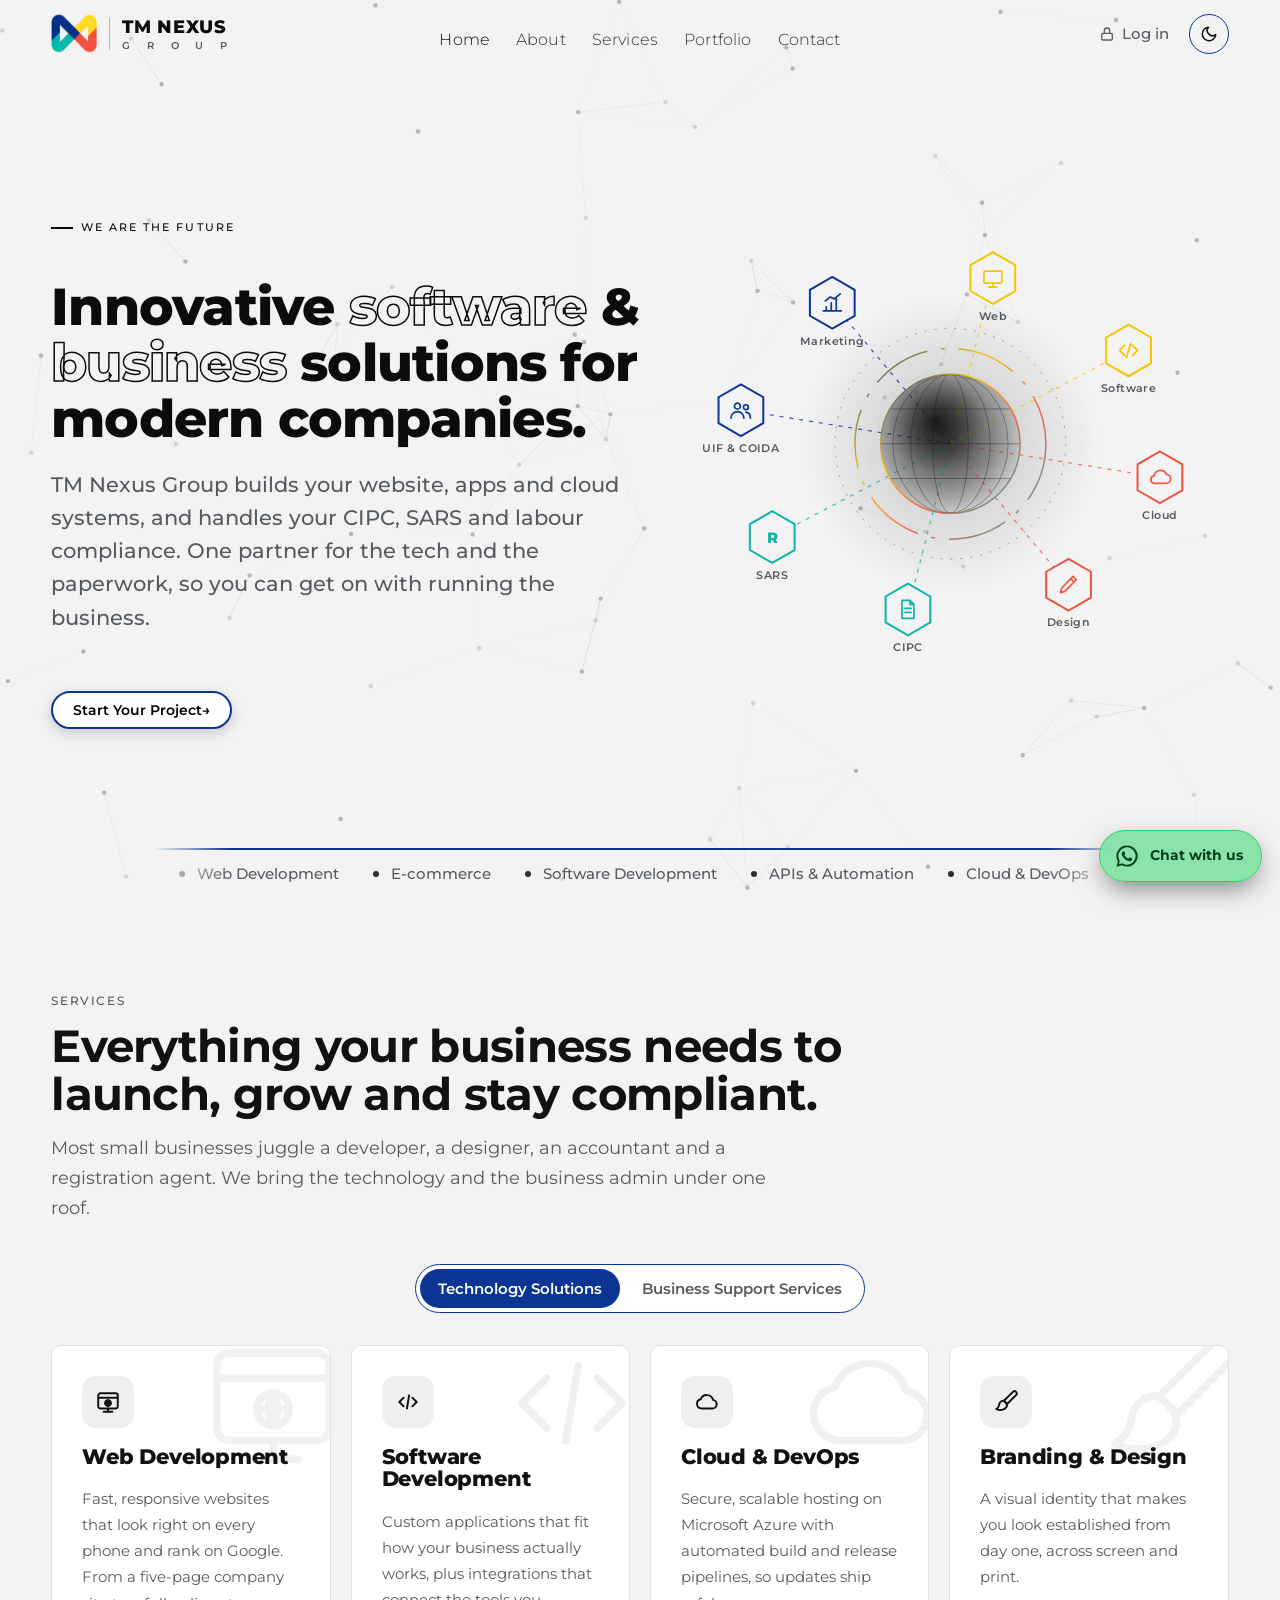
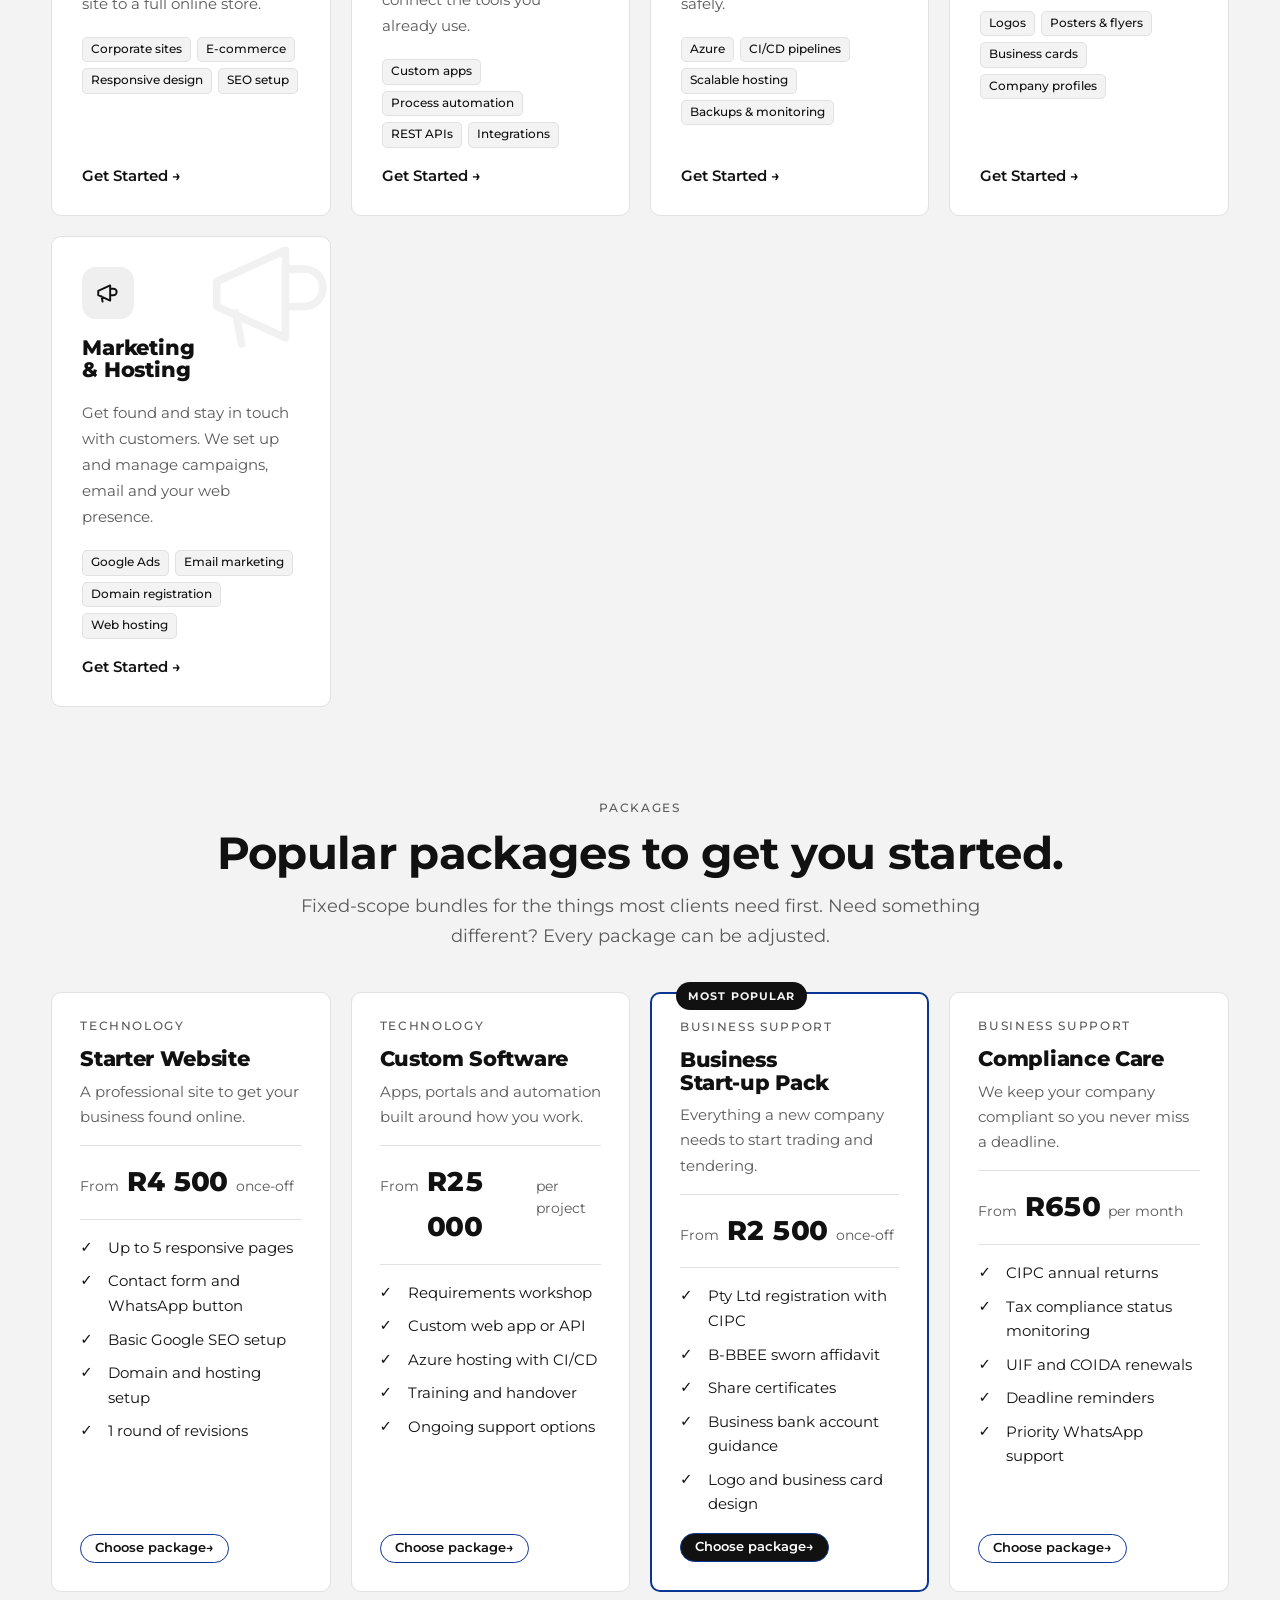
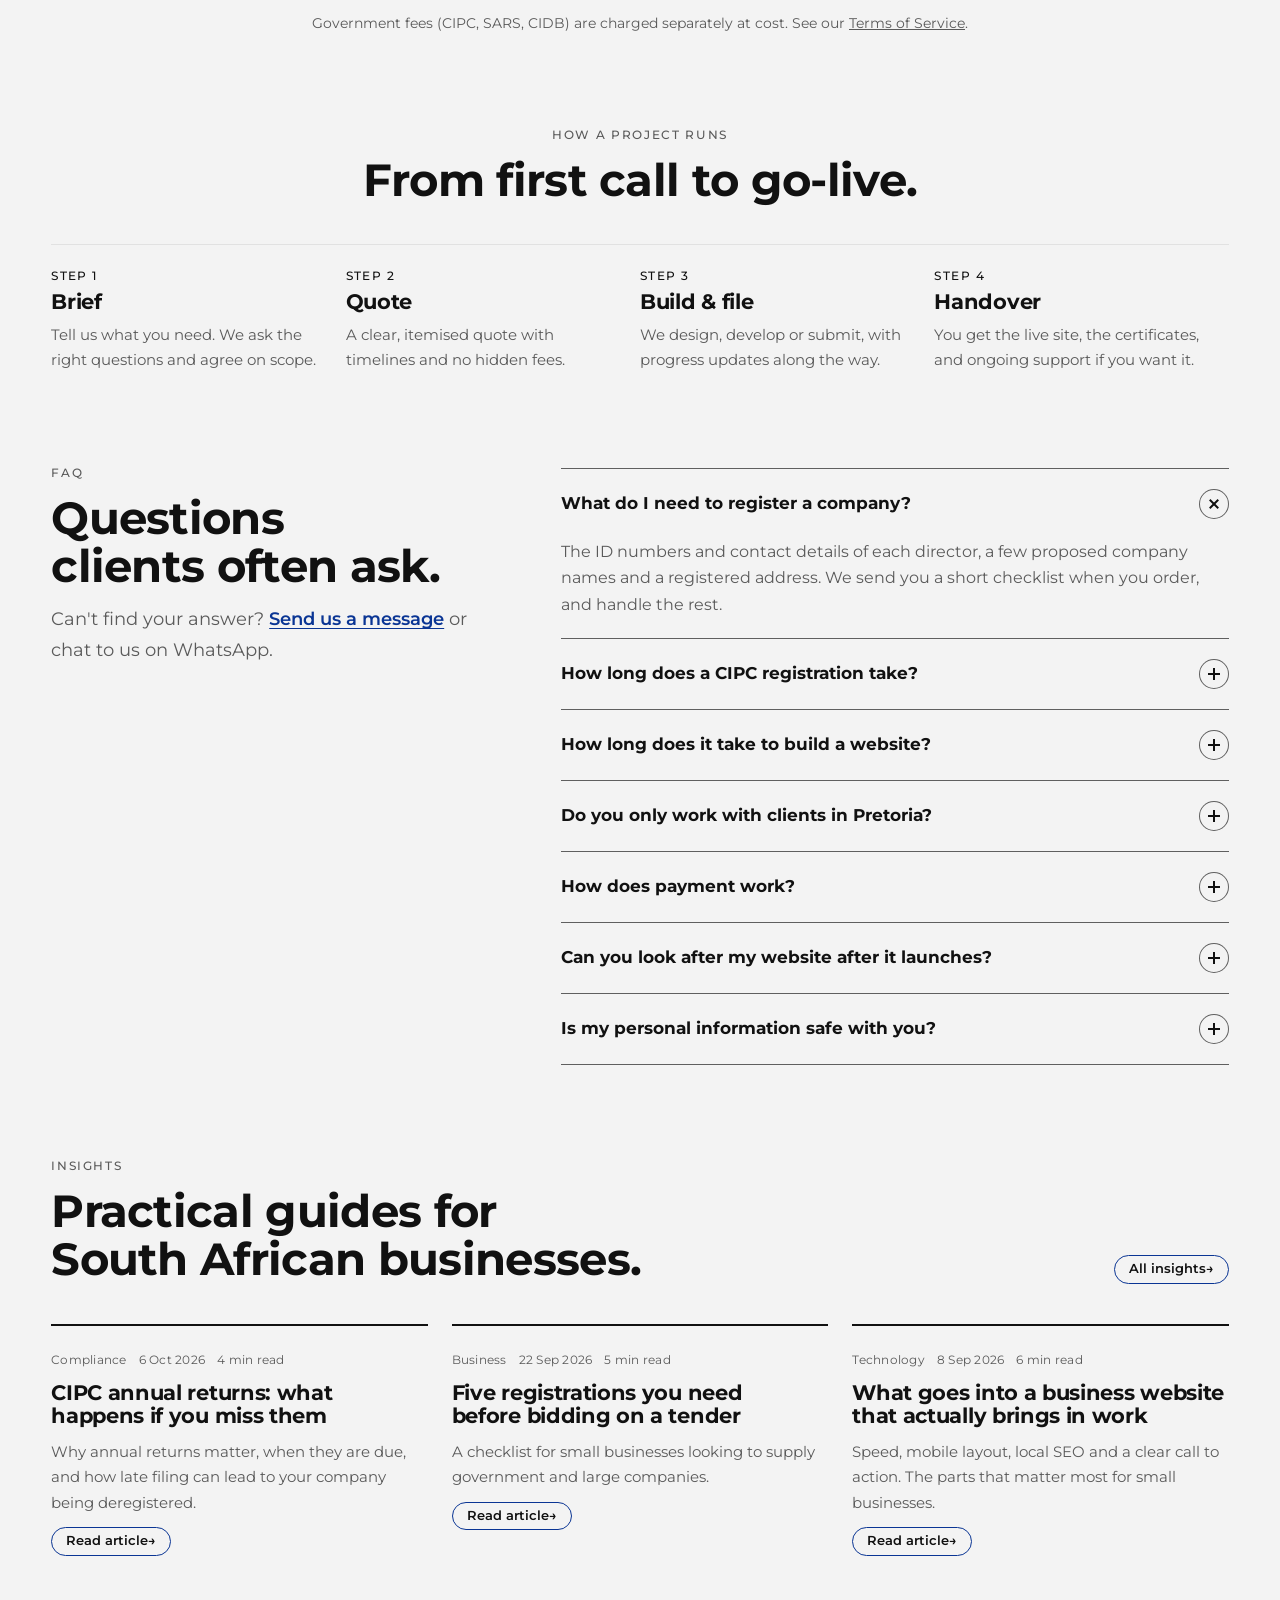
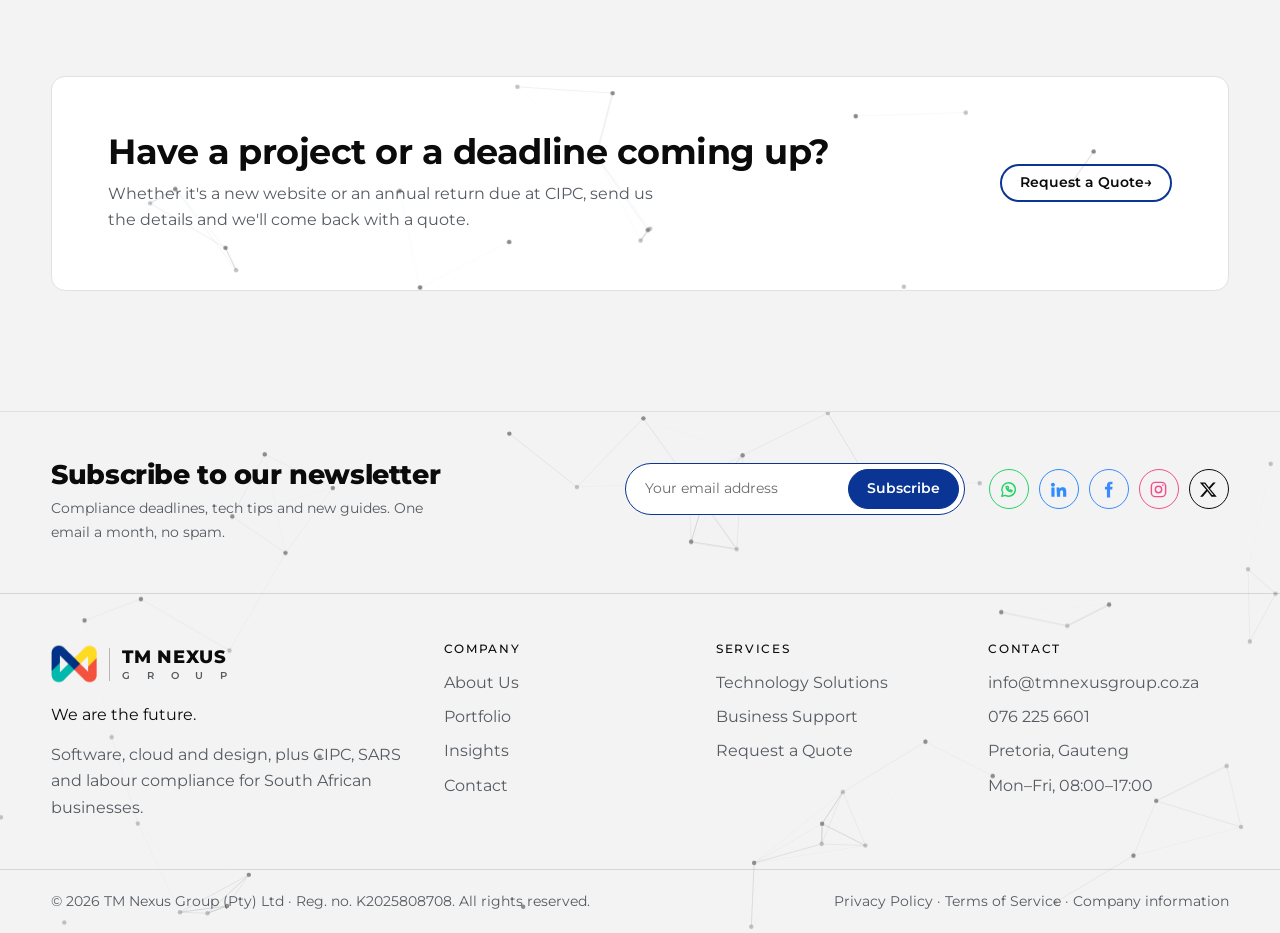
==== commit 06211ba0: "update" ====
--- a/index.html
+++ b/index.html
@@ -19,10 +19,11 @@
 <meta name="twitter:card" content="summary_large_image">
 <meta name="twitter:image" content="https://tmnexusgroup.co.za/assets/img/og-image.png">
 <meta name="theme-color" content="#0b0b0b">
-<link rel="icon" type="image/svg+xml" href="assets/img/favicon.svg">
+<link rel="icon" type="image/png" href="assets/img/logo.png">
+<link rel="apple-touch-icon" href="assets/img/logo.png">
 <link rel="preconnect" href="https://fonts.googleapis.com">
 <link rel="preconnect" href="https://fonts.gstatic.com" crossorigin>
-<link rel="stylesheet" href="https://fonts.googleapis.com/css2?family=Montserrat:wght@400;500;600;700;800&display=swap">
+<link rel="stylesheet" href="https://fonts.googleapis.com/css2?family=Montserrat:wght@300;400;500;600;700;800&display=swap">
 <link rel="stylesheet" href="assets/css/styles.css">
 <script type="application/ld+json">
 {
@@ -32,7 +33,7 @@
   "slogan": "We are the future",
   "description": "Software development, web design, Azure cloud and DevOps, plus CIPC, SARS and labour compliance services for South African businesses.",
   "url": "https://tmnexusgroup.co.za/",
-  "logo": "https://tmnexusgroup.co.za/assets/img/logo-mark.svg",
+  "logo": "https://tmnexusgroup.co.za/assets/img/logo.png",
   "image": "https://tmnexusgroup.co.za/assets/img/og-image.png",
   "email": "info@tmnexusgroup.co.za",
   "telephone": "+27762256601",
@@ -97,17 +98,15 @@
 <body>
 <svg width="0" height="0" style="position:absolute" aria-hidden="true">
   <defs>
-    <symbol id="logo" viewBox="0 0 800 515">
-      <path d="M316 187 L230 115 C190 82 170 70 140 70 C100 70 70 110 70 170 L70 345 C70 405 100 445 140 445 C170 445 190 433 230 400 L570 115 C610 82 630 70 660 70 C700 70 730 110 730 170 L730 345 C730 405 700 445 660 445 C630 445 610 433 570 400 L484 328" fill="none" stroke="currentColor" stroke-width="140" stroke-linejoin="round"/>
-    </symbol>
+    <symbol id="logo" viewBox="0 0 400 320"><clipPath id="lg-blue"><polygon points="0,0 200,0 200,160 0,232"/></clipPath><clipPath id="lg-teal"><polygon points="0,232 200,160 200,320 0,320"/></clipPath><clipPath id="lg-yellow"><polygon points="200,0 400,0 400,88 200,160"/></clipPath><clipPath id="lg-coral"><polygon points="200,160 400,88 400,320 200,320"/></clipPath><g clip-path="url(#lg-blue)"><path d="M36 36V284M364 36V284M36 36L364 284M36 284L364 36" fill="none" stroke="#0a3594" stroke-width="72" stroke-linecap="round" stroke-linejoin="round"/></g><g clip-path="url(#lg-teal)"><path d="M36 36V284M364 36V284M36 36L364 284M36 284L364 36" fill="none" stroke="#0bb5a8" stroke-width="72" stroke-linecap="round" stroke-linejoin="round"/></g><g clip-path="url(#lg-yellow)"><path d="M36 36V284M364 36V284M36 36L364 284M36 284L364 36" fill="none" stroke="#ffd923" stroke-width="72" stroke-linecap="round" stroke-linejoin="round"/></g><g clip-path="url(#lg-coral)"><path d="M36 36V284M364 36V284M36 36L364 284M36 284L364 36" fill="none" stroke="#f4533e" stroke-width="72" stroke-linecap="round" stroke-linejoin="round"/></g></symbol>
   </defs>
 </svg>
 
 <header class="site">
   <div class="wrap bar">
     <a class="brand" href="#home" aria-label="TM Nexus Group home">
-      <svg class="mark" viewBox="0 0 800 515"><use href="#logo"/></svg>
-      <span><b>TM <strong>Nexus</strong></b><small>Group</small></span>
+      <img class="mark" src="assets/img/logo.png" alt="" width="401" height="400">
+      <span><b>TM <strong>Nexus</strong></b><small aria-label="Group"><span class="gl" aria-hidden="true">G</span><span class="gl" aria-hidden="true">R</span><span class="gl" aria-hidden="true">O</span><span class="gl" aria-hidden="true">U</span><span class="gl" aria-hidden="true">P</span></small></span>
     </a>
     <nav class="main" id="mainNav" aria-label="Main">
       <a href="#home">Home</a>
@@ -139,35 +138,28 @@
       <div class="hero-main">
       <div class="hero-copy">
       <span class="tag">We are the future</span>
-      <h1>Innovative <span class="t">software</span> &amp; <em>business</em> solutions for modern companies.</h1>
+      <h1><span class="h1l">Innovative <span class="t">software</span> &amp;</span> <span class="h1l"><em>business</em> solutions for</span> <span class="h1l">modern companies.</span></h1>
       <p class="lede">TM Nexus Group builds your website, apps and cloud systems, and handles your CIPC, SARS and labour compliance. One partner for the tech and the paperwork, so you can get on with running the business.</p>
       <div class="hero-actions">
         <a class="btn btn-primary" href="#contact"><span class="arrow">Start Your Project</span></a>
       </div>
       </div>
-      <figure class="hero-art" aria-label="Illustration: a client website on a laptop, a CIPC registration certificate and a mobile app">
-        <div class="ha-laptop">
-          <div class="ha-bar"><i></i><i></i><i></i><span>yourbusiness.co.za</span></div>
-          <div class="ha-screen">
-            <div class="ha-nav"><b></b><span></span><span></span><span></span></div>
-            <div class="ha-head"></div><div class="ha-line" style="width:70%"></div><div class="ha-line" style="width:52%"></div>
-            <div class="ha-chart">
-              <i style="height:38%"></i><i style="height:52%"></i><i style="height:46%"></i><i style="height:64%"></i><i style="height:72%"></i><i style="height:88%"></i>
-            </div>
-          </div>
-        </div>
-        <div class="ha-doc">
-          <span class="ha-k">CIPC · CoR14.3</span>
-          <strong>Certificate of Registration</strong>
-          <div class="ha-line"></div><div class="ha-line" style="width:80%"></div><div class="ha-line" style="width:60%"></div>
-          <div class="ha-stamp">✓ Registered</div>
-        </div>
-        <div class="ha-phone">
-          <div class="ha-notch"></div>
-          <div class="ha-pill">✓ VAT201 submitted</div>
-          <div class="ha-pill">✓ UIF up to date</div>
-          <div class="ha-pill dim">Annual return · Mar</div>
-        </div>
+      <figure class="hero-art hero-hub">
+        <svg class="hub" viewBox="0 0 560 450" role="img" aria-label="TM Nexus Group connects your business: web, software, cloud, design, CIPC, SARS, UIF and COIDA, and marketing">
+  <defs><linearGradient id="hubLogoGrad" x1="0" y1="0" x2="1" y2="1"><stop offset="0" style="stop-color:var(--logo-blue)"/><stop offset=".35" style="stop-color:var(--logo-yellow)"/><stop offset=".65" style="stop-color:var(--logo-coral)"/><stop offset="1" style="stop-color:var(--logo-teal)"/></linearGradient>
+    <radialGradient id="hubGlow" cx="50%" cy="50%" r="50%"><stop offset="0" stop-color="rgb(var(--net))" stop-opacity=".55"/><stop offset=".45" stop-color="rgb(var(--net))" stop-opacity=".12"/><stop offset="1" stop-color="rgb(var(--net))" stop-opacity="0"/></radialGradient>
+    <radialGradient id="hubCore" cx="40%" cy="35%" r="70%"><stop offset="0" stop-color="rgb(var(--net))" stop-opacity=".95"/><stop offset=".5" stop-color="rgb(var(--net))" stop-opacity=".35"/><stop offset="1" stop-color="rgb(var(--net))" stop-opacity=".05"/></radialGradient>
+    <clipPath id="hubClip"><circle cx="280" cy="220" r="70"/></clipPath>
+  </defs>
+  <circle cx="280" cy="220" r="150" fill="url(#hubGlow)"/>
+  <g class="hub-links"><line class="hub-link lc-y" x1="280" y1="220" x2="322.7" y2="53.4" style="animation-delay:-0.0s"/><line class="hub-link lc-y" x1="280" y1="220" x2="459.2" y2="126.1" style="animation-delay:-0.4s"/><line class="hub-link lc-c" x1="280" y1="220" x2="490.7" y2="253.8" style="animation-delay:-0.8s"/><line class="hub-link lc-c" x1="280" y1="220" x2="398.8" y2="361.7" style="animation-delay:-1.2s"/><line class="hub-link lc-t" x1="280" y1="220" x2="237.3" y2="386.6" style="animation-delay:-1.6s"/><line class="hub-link lc-t" x1="280" y1="220" x2="100.8" y2="313.9" style="animation-delay:-2.0s"/><line class="hub-link lc-b" x1="280" y1="220" x2="69.3" y2="186.2" style="animation-delay:-2.4s"/><line class="hub-link lc-b" x1="280" y1="220" x2="161.2" y2="78.3" style="animation-delay:-2.8s"/></g>
+  <circle class="hub-ring r1" cx="280" cy="220" r="96"/>
+  <circle class="hub-ring r2" cx="280" cy="220" r="116"/>
+  <circle cx="280" cy="220" r="70" fill="url(#hubCore)"/>
+  <g class="hub-globe" clip-path="url(#hubClip)"><ellipse cx="280" cy="220" rx="18" ry="70"/><ellipse cx="280" cy="220" rx="40" ry="70"/><ellipse cx="280" cy="220" rx="58" ry="70"/><line x1="210" y1="185" x2="350" y2="185"/><line x1="210" y1="220" x2="350" y2="220"/><line x1="210" y1="255" x2="350" y2="255"/></g>
+  <circle class="hub-edge" cx="280" cy="220" r="70"/>
+  <g class="hub-node lc-y" transform="translate(322.7 53.4)" style="animation-delay:-0.0s"><path class="hub-hex" d="M22.5 13.0 L0.0 26.0 L-22.5 13.0 L-22.5 -13.0 L-0.0 -26.0 L22.5 -13.0 Z"/><g class="hub-ico"><rect x="-9" y="-7" width="18" height="12" rx="1.5"/><path d="M-4 9h8M0 5v4"/></g><text class="hub-lbl" y="42" text-anchor="middle">Web</text></g><g class="hub-node lc-y" transform="translate(459.2 126.1)" style="animation-delay:-0.7s"><path class="hub-hex" d="M22.5 13.0 L0.0 26.0 L-22.5 13.0 L-22.5 -13.0 L-0.0 -26.0 L22.5 -13.0 Z"/><g class="hub-ico"><path d="M-4 -5l-5 5 5 5M4 -5l5 5-5 5M2 -7l-4 14"/></g><text class="hub-lbl" y="42" text-anchor="middle">Software</text></g><g class="hub-node lc-c" transform="translate(490.7 253.8)" style="animation-delay:-1.4s"><path class="hub-hex" d="M22.5 13.0 L0.0 26.0 L-22.5 13.0 L-22.5 -13.0 L-0.0 -26.0 L22.5 -13.0 Z"/><g class="hub-ico"><path d="M-6 6h12a4.5 4.5 0 0 0 .5-9 6.5 6.5 0 0 0-12.4 1.5A3.8 3.8 0 0 0-6 6z"/></g><text class="hub-lbl" y="42" text-anchor="middle">Cloud</text></g><g class="hub-node lc-c" transform="translate(398.8 361.7)" style="animation-delay:-2.1s"><path class="hub-hex" d="M22.5 13.0 L0.0 26.0 L-22.5 13.0 L-22.5 -13.0 L-0.0 -26.0 L22.5 -13.0 Z"/><g class="hub-ico"><path d="M-8 8l1.2-4.6L4.5-8.3l3.4 3.4L-3.8 6.8zM2.2-6l3.4 3.4"/></g><text class="hub-lbl" y="42" text-anchor="middle">Design</text></g><g class="hub-node lc-t" transform="translate(237.3 386.6)" style="animation-delay:-2.8s"><path class="hub-hex" d="M22.5 13.0 L0.0 26.0 L-22.5 13.0 L-22.5 -13.0 L-0.0 -26.0 L22.5 -13.0 Z"/><g class="hub-ico"><path d="M-6-9h8l4 4v14h-12zM2-9v4h4M-3-1h6M-3 3h6"/></g><text class="hub-lbl" y="42" text-anchor="middle">CIPC</text></g><g class="hub-node lc-t" transform="translate(100.8 313.9)" style="animation-delay:-3.5s"><path class="hub-hex" d="M22.5 13.0 L0.0 26.0 L-22.5 13.0 L-22.5 -13.0 L-0.0 -26.0 L22.5 -13.0 Z"/><g class="hub-ico"><text x="0" y="5.5" text-anchor="middle" font-size="15" font-weight="800" stroke="none" fill="currentColor" font-family="Montserrat,Segoe UI,sans-serif">R</text></g><text class="hub-lbl" y="42" text-anchor="middle">SARS</text></g><g class="hub-node lc-b" transform="translate(69.3 186.2)" style="animation-delay:-4.2s"><path class="hub-hex" d="M22.5 13.0 L0.0 26.0 L-22.5 13.0 L-22.5 -13.0 L-0.0 -26.0 L22.5 -13.0 Z"/><g class="hub-ico"><circle cx="-3.5" cy="-4" r="3"/><path d="M-10 8c0-3.6 2.9-6.5 6.5-6.5S3 4.4 3 8"/><circle cx="5" cy="-3" r="2.4"/><path d="M5 2c2.8.4 4.6 2.6 4.6 6"/></g><text class="hub-lbl" y="42" text-anchor="middle">UIF & COIDA</text></g><g class="hub-node lc-b" transform="translate(161.2 78.3)" style="animation-delay:-4.9s"><path class="hub-hex" d="M22.5 13.0 L0.0 26.0 L-22.5 13.0 L-22.5 -13.0 L-0.0 -26.0 L22.5 -13.0 Z"/><g class="hub-ico"><path d="M-9 8h18M-6 4v4M-1 0v8M4-4v12"/><path d="M-7-2l5-4 4 2 6-5" /></g><text class="hub-lbl" y="42" text-anchor="middle">Marketing</text></g>
+</svg>
       </figure>
       </div>
       <div class="hero-facts" aria-label="Our services">
@@ -454,7 +446,7 @@
     <div class="wrap" style="display:grid;place-items:center">
       <form class="card" id="adminForm" novalidate style="width:100%;max-width:420px">
         <div class="stack" style="gap:10px;justify-items:center;text-align:center">
-          <svg viewBox="0 0 800 515" width="64" height="42" style="color:var(--fg)"><use href="#logo"/></svg>
+          <img src="assets/img/logo.png" alt="TM Nexus Group" width="52" height="52" style="object-fit:contain">
           <span class="eyebrow">Admin area</span>
           <h2 style="font-size:1.8rem">Log in to TM Nexus</h2>
           <p style="color:var(--muted);font-size:.95rem">For TM Nexus Group staff only.</p>
@@ -539,7 +531,7 @@
   </div>
   <div class="wrap fgrid">
     <div class="stack" style="gap:14px">
-      <a class="brand" href="#home" style="color:var(--on-ink)"><svg class="mark" viewBox="0 0 800 515"><use href="#logo"/></svg><span><b>TM <strong>Nexus</strong></b><small>Group</small></span></a>
+      <a class="brand" href="#home" style="color:var(--on-ink)"><img class="mark" src="assets/img/logo.png" alt="" width="401" height="400"><span><b>TM <strong>Nexus</strong></b><small aria-label="Group"><span class="gl" aria-hidden="true">G</span><span class="gl" aria-hidden="true">R</span><span class="gl" aria-hidden="true">O</span><span class="gl" aria-hidden="true">U</span><span class="gl" aria-hidden="true">P</span></small></span></a>
       <p style="color:var(--on-ink)">We are the future.</p>
       <p style="max-width:34ch">Software, cloud and design, plus CIPC, SARS and labour compliance for South African businesses.</p>
     </div>
--- a/assets/css/styles.css
+++ b/assets/css/styles.css
@@ -12,7 +12,7 @@
   --tech:#111111; --biz:#111111; --on-accent:#ffffff; --biz-soft:#efefef; --tech-soft:#efefef;
   --on-ink:#0b0b0b; --ink-muted:#555b61;
   /* Panels (hero, header, banners, footer): light in light mode, black in dark mode */
-  --hero-bg:#f3f3f3; --hair:#0000001f; --hair-strong:#00000040; --net:17,17,17; --panel-accent:#0b0b0b; --panel-on-accent:#ffffff;
+  --hero-bg:#f3f3f3; --hero-scrim:rgba(243,243,243,.5); --hair:#0000001f; --hair-strong:#00000040; --net:17,17,17; --panel-accent:#0b0b0b; --panel-on-accent:#ffffff;
   --header-solid:rgba(243,243,243,.9); --hero-lede:#3f3f3f; --field:#0000000a; --field-ph:#00000073;
   --f-display:"Montserrat", "Segoe UI", system-ui, sans-serif;
   --f-body:"Montserrat", "Segoe UI", system-ui, sans-serif;
@@ -22,11 +22,11 @@
 @media (prefers-color-scheme: dark){ :root:not([data-theme="light"]){
   --ink:#000000; --paper:#000000; --surface:#141414; --line:#2b2b2b;
   --muted:#a6a6a6; --fg:#f5f5f5; --tech:#ffffff; --biz:#ffffff; --on-accent:#0b0b0b;
-  --biz-soft:#1f1f1f; --tech-soft:#1f1f1f; --on-ink:#ffffff; --ink-muted:#a6a6a6; --hero-bg:#000000; --hair:#ffffff1f; --hair-strong:#ffffff40; --net:255,255,255; --panel-accent:#ffffff; --panel-on-accent:#0b0b0b; --header-solid:rgba(0,0,0,.82); --hero-lede:#d4d4d4; --field:#ffffff12; --field-ph:#ffffff80; color-scheme:dark }}
+  --biz-soft:#1f1f1f; --tech-soft:#1f1f1f; --on-ink:#ffffff; --ink-muted:#a6a6a6; --hero-bg:#000000; --hero-scrim:rgba(0,0,0,.55); --hair:#ffffff1f; --hair-strong:#ffffff40; --net:255,255,255; --panel-accent:#ffffff; --panel-on-accent:#0b0b0b; --header-solid:rgba(0,0,0,.82); --hero-lede:#d4d4d4; --field:#ffffff12; --field-ph:#ffffff80; color-scheme:dark }}
 :root[data-theme="dark"]{
   --ink:#000000; --paper:#000000; --surface:#141414; --line:#2b2b2b;
   --muted:#a6a6a6; --fg:#f5f5f5; --tech:#ffffff; --biz:#ffffff; --on-accent:#0b0b0b;
-  --biz-soft:#1f1f1f; --tech-soft:#1f1f1f; --on-ink:#ffffff; --ink-muted:#a6a6a6; --hero-bg:#000000; --hair:#ffffff1f; --hair-strong:#ffffff40; --net:255,255,255; --panel-accent:#ffffff; --panel-on-accent:#0b0b0b; --header-solid:rgba(0,0,0,.82); --hero-lede:#d4d4d4; --field:#ffffff12; --field-ph:#ffffff80; color-scheme:dark }
+  --biz-soft:#1f1f1f; --tech-soft:#1f1f1f; --on-ink:#ffffff; --ink-muted:#a6a6a6; --hero-bg:#000000; --hero-scrim:rgba(0,0,0,.55); --hair:#ffffff1f; --hair-strong:#ffffff40; --net:255,255,255; --panel-accent:#ffffff; --panel-on-accent:#0b0b0b; --header-solid:rgba(0,0,0,.82); --hero-lede:#d4d4d4; --field:#ffffff12; --field-ph:#ffffff80; color-scheme:dark }
 /* Black panels (header, hero, bands, footer, portfolio shots) always use white as their accent */
 header.site,.hero,.band,footer,.shot,.avatar{--biz:var(--panel-accent);--tech:var(--panel-accent);--on-accent:var(--panel-on-accent)}
 .hero{background:var(--hero-bg)!important}
@@ -70,9 +70,15 @@
 @media (min-width:901px){
   #p-home .hero{height:100vh;height:100svh;min-height:540px;padding-top:calc(68px + 2vh)}
   #p-home .hero > .wrap{gap:2vh}
-  #p-home .hero h1{font-size:clamp(1.7rem,min(3.8vw,5.4vh),3rem)}
-  #p-home .hero .lede{font-size:clamp(.9rem,1.9vh,1.1rem);line-height:1.6}
-  #p-home .hero .tag{font-size:clamp(.72rem,1.4vh,.9rem)}
+  #p-home .hero h1{font-size:clamp(2rem,min(4.05vw,7vh),4rem);max-width:none}
+  #p-home .hero h1 .h1l{display:block;white-space:nowrap}
+  #p-home .hero-copy{position:relative;top:3vh}
+  #p-home .hero-copy .tag{margin-bottom:3.5vh}
+  #p-home .hero .lede{font-size:clamp(1rem,2.3vh,1.3rem);line-height:1.6;max-width:44ch}
+  #p-home .hero .tag{font-size:clamp(.8rem,1.6vh,1rem)}
+  #p-home .hero-copy .btn{font-size:1rem;padding:13px 24px}
+  #p-home .hero > .wrap > .hero-facts{padding-block:12px 14px}
+  #p-home .hero{padding-top:68px}
   #p-home .hero-copy .tag{margin-bottom:2vh}
   #p-home .hero-copy h1{margin-bottom:2.4vh}
   #p-home .hero-copy .lede{margin-bottom:3.4vh}
@@ -116,6 +122,70 @@
 .ha-notch{position:absolute;top:6px;left:50%;transform:translateX(-50%);width:36%;height:8px;border-radius:6px;background:#2a2a2a}
 .ha-pill{font:600 .62rem/1.3 var(--f-body);background:linear-gradient(180deg,#ffffff,#e9e9e9);color:#111;border-radius:8px;padding:7px 8px;box-shadow:0 4px 10px #00000060}
 .ha-pill.dim{background:#2a2a2a;color:#d0d0d0}
+/* Hero hub graphic: glowing globe with service icons, linked by flowing lines (themed via --net) */
+.hero-hub{min-height:0!important;height:auto!important;display:grid;place-items:center}
+.hero-hub::before{display:none}
+.hub{width:100%;max-width:820px;height:auto;max-height:min(70vh,640px);overflow:visible;color:var(--on-ink)}
+@media (min-width:901px){#p-home .hero-main{grid-template-columns:minmax(0,1fr) minmax(0,1fr)}}
+/* Small screens: the globe graphic becomes a faded background behind the text, so the hero fits one screen */
+@media (max-width:900px){
+  #p-home .hero{height:100vh;height:100svh;min-height:520px;padding-top:68px;padding-bottom:0}
+  #p-home .hero > .wrap{flex:1;grid-template-rows:1fr auto;align-items:center}
+  #p-home .hero-main{grid-template-columns:1fr}
+  /* Text centred at the top, globe fully visible underneath it */
+  #p-home .hero > .wrap{align-items:start}
+  #p-home .hero-main{align-self:start;padding-top:clamp(12px,3vh,32px)}
+  #p-home .hero-copy{text-align:center;justify-items:center}
+  #p-home .hero-copy .tag{justify-content:center;margin-bottom:14px}
+  #p-home .hero-copy h1{margin-bottom:16px}
+  #p-home .hero-copy .lede{margin:0 auto 22px;max-width:36ch;font-size:1rem}
+  #p-home .hero-actions{justify-content:center}
+  /* Globe covers the whole screen as a background behind the content */
+  #p-home .hero > .wrap{position:static}
+  #p-home .hero-hub{position:absolute;inset:0;height:auto!important;z-index:0;pointer-events:none;opacity:.5;display:grid;place-items:center;margin:0;overflow:hidden}
+  #p-home .hero-hub .hub{position:absolute;left:50%;top:50%;height:100%!important;width:auto;aspect-ratio:560/450;max-width:none;max-height:none;transform:translate(-50%,-50%) scale(1.05)}
+  #p-home .hero-copy{position:relative;z-index:1}
+  #p-home .hero .hero-facts{position:relative;z-index:1;margin-top:0;padding-block:12px 16px}
+  /* Text fills the whole screen height: content spread top to bottom, bigger type */
+  #p-home .hero > .wrap{align-items:stretch}
+  #p-home .hero-main{align-self:stretch;padding-block:clamp(16px,4vh,48px)}
+  /* Same arrangement as the big screen: left-aligned, headline on three lines, stacked and vertically centred */
+  #p-home .hero-copy{display:flex!important;flex-direction:column;justify-content:center;align-items:flex-start;text-align:left;height:100%;gap:0}
+  #p-home .hero-copy .tag{justify-content:flex-start;font-size:clamp(.8rem,3.2vw,1rem);margin:0 0 3vh}
+  #p-home .hero-copy h1{font-size:clamp(1.5rem,8.3vw,3.4rem);line-height:1.08;margin:0 0 2.6vh;max-width:none}
+  #p-home .hero-copy h1 .h1l{display:block;white-space:nowrap}
+  #p-home .hero-copy .lede{font-size:clamp(.98rem,4.2vw,1.2rem);line-height:1.6;margin:0 0 3.6vh;max-width:40ch}
+  #p-home .hero-copy .hero-actions{margin:0;justify-content:flex-start}
+  #p-home .hero-copy .btn{font-size:1.02rem;padding:14px 28px}
+}
+.hub-links line{stroke:rgb(var(--net));stroke-opacity:.45;stroke-width:1.2;stroke-dasharray:4 6;animation:hubflow 2.4s linear infinite}
+@keyframes hubflow{to{stroke-dashoffset:-20}}
+.hub-ring{fill:none;stroke:rgb(var(--net));stroke-opacity:.35;transform-box:fill-box;transform-origin:center}
+.hub-ring.r1{stroke-width:1.5;stroke-dasharray:60 14 4 14;animation:hubspin 26s linear infinite}
+.hub-ring.r2{stroke-width:1;stroke-dasharray:2 8;animation:hubspin 40s linear infinite reverse}
+@keyframes hubspin{to{transform:rotate(360deg)}}
+.hub-globe{fill:none;stroke:rgb(var(--net));stroke-opacity:.35;stroke-width:1}
+.hub-globe ellipse{transform-box:fill-box;transform-origin:center;animation:hubglobe 9s ease-in-out infinite alternate}
+@keyframes hubglobe{from{transform:scaleX(.55)}to{transform:scaleX(1.15)}}
+.hub-edge{fill:none;stroke:rgb(var(--net));stroke-opacity:.6;stroke-width:1.5}
+.hub-node{animation:hubfloat 5s ease-in-out infinite alternate}
+@keyframes hubfloat{from{translate:0 -3px}to{translate:0 3px}}
+.hub-hex{fill:var(--hero-bg);stroke:rgb(var(--net));stroke-opacity:.7;stroke-width:1.4}
+.hub-ico{fill:none;stroke:currentColor;stroke-width:1.7;stroke-linecap:round;stroke-linejoin:round}
+.hub-lbl{font:600 11px var(--f-body);fill:var(--ink-muted);letter-spacing:.04em}
+.hub-node:hover .hub-hex{stroke-opacity:1;stroke-width:2}
+@media (prefers-reduced-motion:reduce){.hub *{animation:none!important}}
+
+/* Code editor on the laptop */
+.ha-code{margin:0;padding:14px 16px;background:#111111;color:#d9d9d9;font:500 clamp(.6rem,.85vw,.74rem)/1.65 ui-monospace,Menlo,Consolas,monospace;white-space:pre;overflow:hidden;height:calc(100% - 34px)}
+.ha-code .c{color:#7c7c7c}.ha-code .k{color:#ffffff;font-weight:700}.ha-code .s{color:#bdbdbd}.ha-code .ok{display:inline-block;margin-top:6px;color:#25D366;font-weight:700}
+/* Real facts under the hero button */
+.hero-proof{list-style:none;margin:28px 0 0;padding:0;display:grid;grid-template-columns:repeat(2,minmax(0,1fr));gap:14px 24px;max-width:560px}
+.hero-proof li{display:grid;gap:2px;padding-left:22px;position:relative}
+.hero-proof li::before{content:"✓";position:absolute;left:0;top:0;font-weight:800;color:var(--on-ink)}
+.hero-proof b{font-size:.88rem;color:var(--on-ink)}
+.hero-proof span{font-size:.76rem;color:var(--ink-muted)}
+@media (max-width:480px){.hero-proof{grid-template-columns:1fr}}
 @media (max-width:900px){.hero-art{min-height:300px;margin-top:8px}}
 @media (max-width:480px){.hero-art{min-height:250px}.ha-doc{width:56%}.ha-phone{min-width:104px}}
 .actions .btn,nav.main .m-quote{border-radius:50px;padding:8px 16px}
@@ -132,7 +202,7 @@
 @media (prefers-color-scheme: dark){ :root:not([data-theme="light"]) .theme-btn .sun{display:block} :root:not([data-theme="light"]) .theme-btn .moon{display:none} }
 .brand{display:flex;align-items:center;gap:12px;text-decoration:none}
 .brand svg{flex:none}
-.brand .mark{width:52px;height:34px;color:var(--on-ink)}
+.brand .mark{width:42px;height:42px;object-fit:contain;display:block}
 .brand b{font:400 1.15rem/1 var(--f-body);letter-spacing:-.01em;display:block}
 .brand b strong{font-weight:800}
 .brand small{font:600 .6rem/1.6 var(--f-body);letter-spacing:.42em;text-transform:uppercase;color:var(--ink-muted)}
@@ -186,6 +256,10 @@
 /* Hero */
 .hero{background:var(--ink);color:var(--on-ink);position:relative;overflow:hidden;padding-block:clamp(56px,8vw,104px) clamp(56px,7vw,88px)}
 .hero canvas{position:absolute;inset:0;width:100%;height:100%;opacity:.55}
+/* Shade over the background graphics so the hero text stands out */
+#p-home .hero::after{content:"";position:absolute;inset:0;background:var(--hero-scrim);pointer-events:none;z-index:0}
+@media (min-width:901px){#p-home .hero > .wrap{z-index:1}}
+#p-home .hero .ticker,#p-home .hero .marquee{position:relative;z-index:1}
 .hero .wrap{position:relative;display:grid;gap:28px}
 .hero .tag{display:inline-flex;gap:10px;align-items:center;font:500 .78rem/1 var(--f-mono);letter-spacing:.14em;text-transform:uppercase;color:var(--biz)}
 .hero .tag::before{content:"";width:28px;height:2px;background:var(--biz)}
@@ -442,3 +516,80 @@
 .founder-photo{width:96px;max-width:100%;aspect-ratio:268/408;border-radius:12px;object-fit:cover;object-position:center top;background:var(--ink)}
 .fbase{display:flex;flex-wrap:wrap;gap:12px;justify-content:space-between;border-top:1px solid var(--hair);padding-block:20px;font-size:.85rem}
 .toast{position:fixed;left:50%;bottom:calc(20px + env(safe-area-inset-bottom,0px));transform:translateX(-50%);background:var(--fg);color:var(--paper);padding:10px 16px;border-radius:8px;font-weight:600;font-size:.9rem;z-index:50}
+/* "We are the future" tag: smaller and sits higher above the headline */
+#p-home .hero-copy .tag{position:relative;top:-3vh;font-size:clamp(.66rem,1.25vh,.8rem);letter-spacing:.18em;gap:8px}
+#p-home .hero-copy .tag::before{width:22px}
+@media (max-width:900px){#p-home .hero-copy .tag{top:-3.5vh;font-size:clamp(.66rem,2.7vw,.82rem)}}
+/* "Start Your Project" button: smaller and sits lower below the paragraph */
+#p-home .hero-copy .hero-actions{position:relative;top:3vh}
+#p-home .hero-copy .btn{font-size:.88rem;padding:10px 20px}
+@media (max-width:900px){#p-home .hero-copy .hero-actions{top:3.5vh}#p-home .hero-copy .btn{font-size:.9rem;padding:11px 22px}}
+/* "Start Your Project": black button in both themes, with a white outline so it shows on the black dark-mode background */
+#p-home .hero-copy .btn-primary{background:#fff;color:#000;border:2px solid var(--accent)!important;box-shadow:0 4px 14px rgba(0,0,0,.18)}
+#p-home .hero-copy .btn-primary:hover{background:#000;color:#fff}
+/* Services strip under the hero: top border in the logo blue */
+#p-home .hero-facts{border-top:2px solid var(--accent)}
+/* Service category tabs: logo blue border */
+.tabs{border:1.5px solid var(--accent)}
+/* Selected tab: logo orange with white text */
+.tabs button[aria-selected="true"]{background:var(--accent);color:#fff}
+/* "Request a Quote" buttons in the call-to-action bands: logo blue border */
+.band .btn-primary{border:2px solid var(--logo-blue);background:transparent;color:var(--on-ink)}
+.band .btn-primary:hover{background:var(--logo-blue);color:#fff}
+/* FAQ: divider lines and +/- circles in white (dark mode) / black (light mode, where white would not show) */
+.faq{border-top:.5px solid color-mix(in srgb,var(--fg) 65%,transparent)}
+.faq details{border-bottom:.5px solid color-mix(in srgb,var(--fg) 65%,transparent)}
+.faq summary::after{border:.5px solid color-mix(in srgb,var(--fg) 65%,transparent)}
+/* Featured package (Business Start-up Pack): logo blue border */
+.pkg.featured{border:2px solid var(--accent)}
+/* FAQ "Send us a message" link in logo blue */
+#faq .sec-head a{color:var(--logo-blue);font-weight:600;text-underline-offset:3px}
+#faq .sec-head a:hover{text-decoration-thickness:2px}
+/* "Read article" buttons: logo blue border */
+.post .go.btn-ghost{border:1.5px solid var(--logo-blue)}
+.post .go.btn-ghost:hover{background:var(--logo-blue);color:#fff}
+/* Accent colour: logo blue in light mode, logo orange in dark mode. Used for button borders, tabs, featured package, newsletter, services strip line */
+:root{--accent:#0a3594;--btn-border:var(--accent)}
+:root[data-theme="dark"]{--accent:#f4533e}
+@media (prefers-color-scheme: dark){:root:not([data-theme="light"]){--accent:#f4533e}}
+.btn{border-color:var(--btn-border)!important}
+/* Newsletter sign-up: logo blue border */
+.fnews,.fnews:focus-within{border:1.5px solid var(--btn-border)}
+/* Subscribe button: light logo blue */
+.fnews .btn-primary{background:var(--accent);color:#fff}
+.fnews .btn-primary:hover{background:var(--accent);filter:brightness(.9)}
+/* Email field: black text on a white box so it reads in both themes */
+.fnews{background:#fff}
+.fnews input{color:#000}
+.fnews input::placeholder{color:#6b6b6b}
+/* Brand lockup: logo + wordmark styled like the full logo (bold caps, GROUP spaced to the same width) */
+.brand{gap:12px}
+.brand .mark{width:46px;height:46px;transition:transform .3s ease}
+.brand:hover .mark{transform:rotate(-6deg) scale(1.05)}
+.brand > span{display:inline-grid;gap:5px;padding-left:12px;border-left:1.5px solid var(--hair-strong)}
+.brand b{font:800 1.12rem/1 var(--f-body);letter-spacing:.04em;text-transform:uppercase}
+.brand b strong{font-weight:800}
+.brand small{display:flex;justify-content:space-between;font:600 .62rem/1 var(--f-body);letter-spacing:0;color:var(--ink-muted)}
+.brand small .gl{display:inline-block}
+@media (prefers-reduced-motion:reduce){.brand .mark{transition:none}}
+/* Main menu links: larger text */
+nav.main a{font-size:1rem;font-weight:300}
+nav.main a[aria-current="page"]{text-decoration:none}
+@media (min-width:901px){nav.main a{padding:6px 12px}nav.main{position:relative;top:6px}}
+/* Theme toggle and menu circles: logo blue border */
+.theme-btn,.menu-btn{border:1.5px solid var(--accent)}
+.theme-btn:hover,.menu-btn:hover{border-color:var(--accent);box-shadow:0 0 0 3px color-mix(in srgb,var(--accent) 20%,transparent)}
+:root[data-theme="dark"] #p-home .hero-copy .btn-primary{background:#000;color:#fff;border-color:#fff;box-shadow:0 0 0 3px rgba(255,255,255,.12)}
+:root[data-theme="dark"] #p-home .hero-copy .btn-primary:hover{background:#fff;color:#000}
+@media (prefers-color-scheme: dark){:root:not([data-theme="light"]) #p-home .hero-copy .btn-primary{background:#000;color:#fff;border-color:#fff;box-shadow:0 0 0 3px rgba(255,255,255,.12)}:root:not([data-theme="light"]) #p-home .hero-copy .btn-primary:hover{background:#fff;color:#000}}
+/* Logo colours on the hero hub: blue, yellow, coral, teal (lighter blue on dark backgrounds) */
+:root{--logo-blue:#0a3594;--logo-yellow:#f5c400;--logo-coral:#f4533e;--logo-teal:#0bb5a8}
+:root[data-theme="dark"]{--logo-blue:#4d7cf0;--logo-yellow:#ffd923}
+@media (prefers-color-scheme: dark){:root:not([data-theme="light"]){--logo-blue:#4d7cf0;--logo-yellow:#ffd923}}
+.lc-b{--lc:var(--logo-blue)}.lc-y{--lc:var(--logo-yellow)}.lc-c{--lc:var(--logo-coral)}.lc-t{--lc:var(--logo-teal)}
+.hub .hub-node .hub-hex{stroke:var(--lc);stroke-opacity:1;stroke-width:2}
+.hub .hub-node .hub-ico{color:var(--lc)}
+.hub .hub-node:hover .hub-hex{fill:var(--lc);fill-opacity:.15}
+.hub .hub-links line.hub-link{stroke:var(--lc);stroke-opacity:.8}
+.hub .hub-ring.r1{stroke:url(#hubLogoGrad);stroke-opacity:.9}
+.hub .hub-edge{stroke:url(#hubLogoGrad);stroke-opacity:.9}
